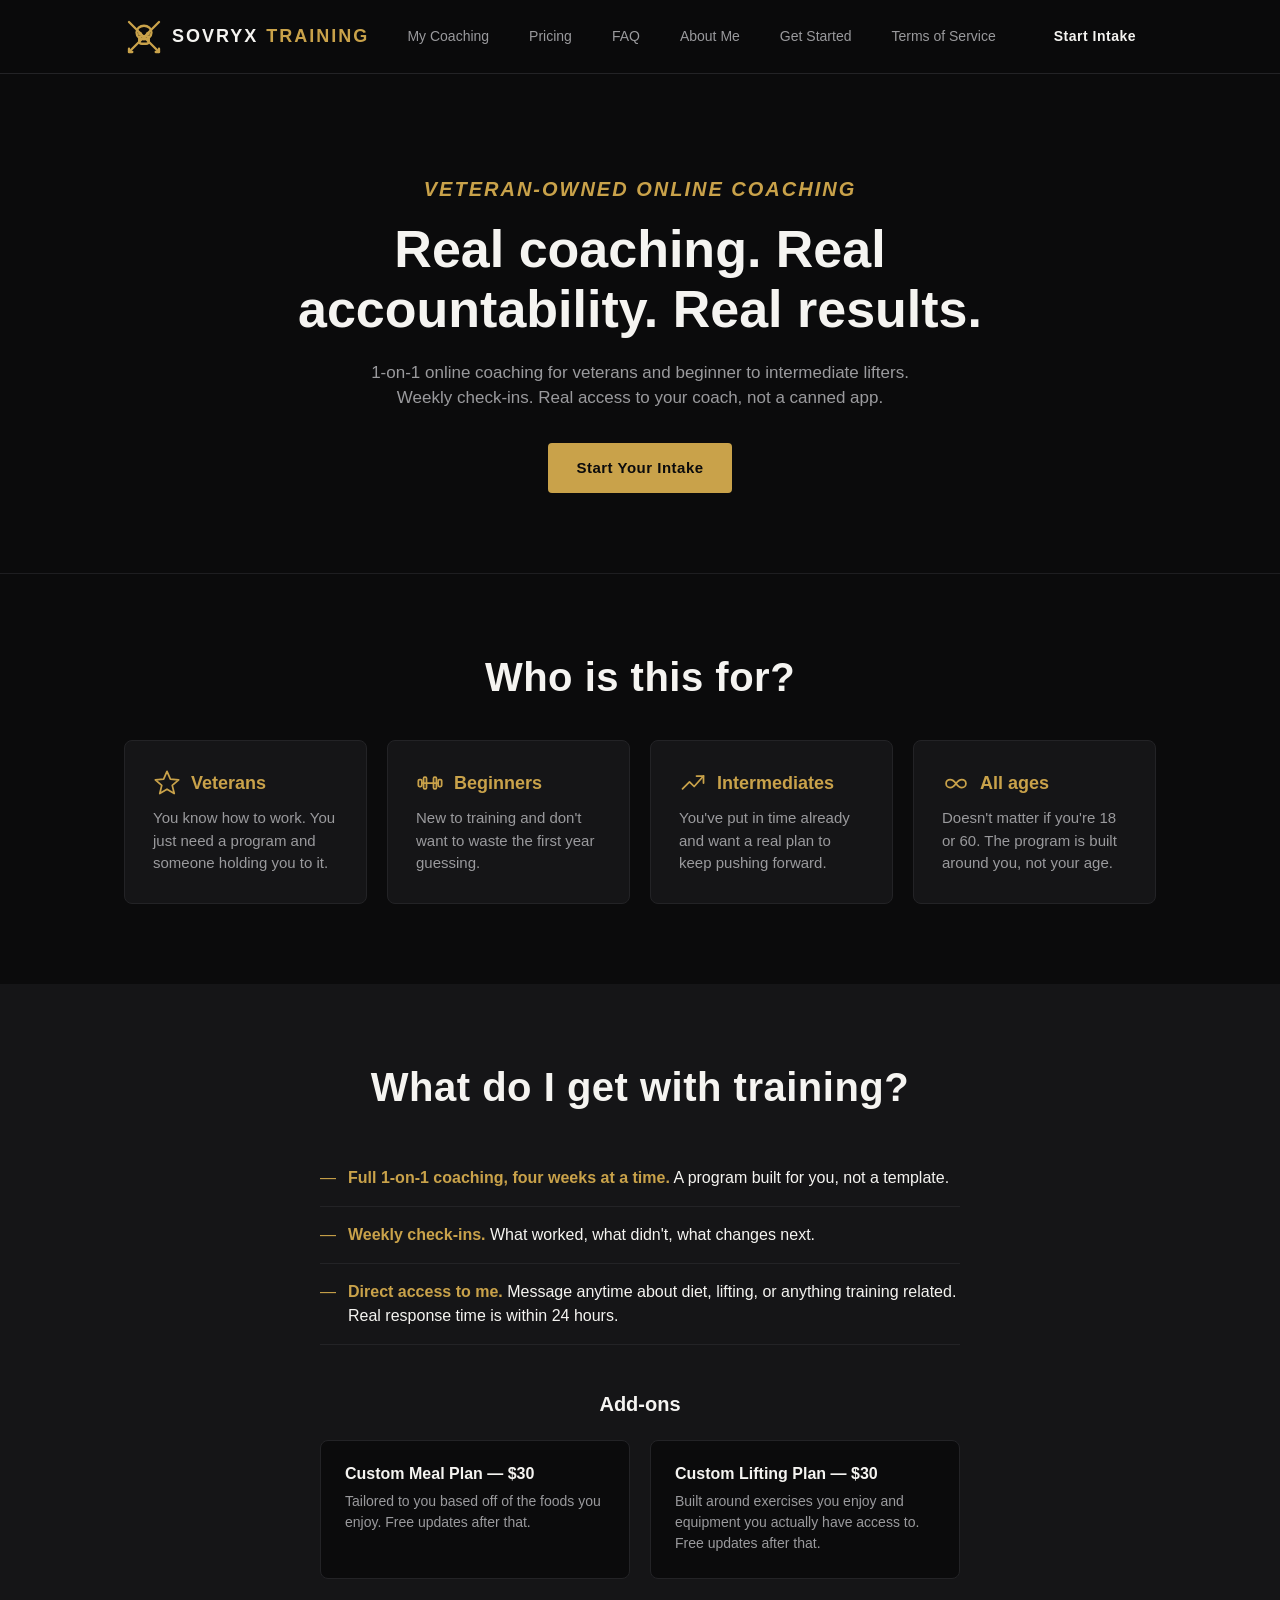
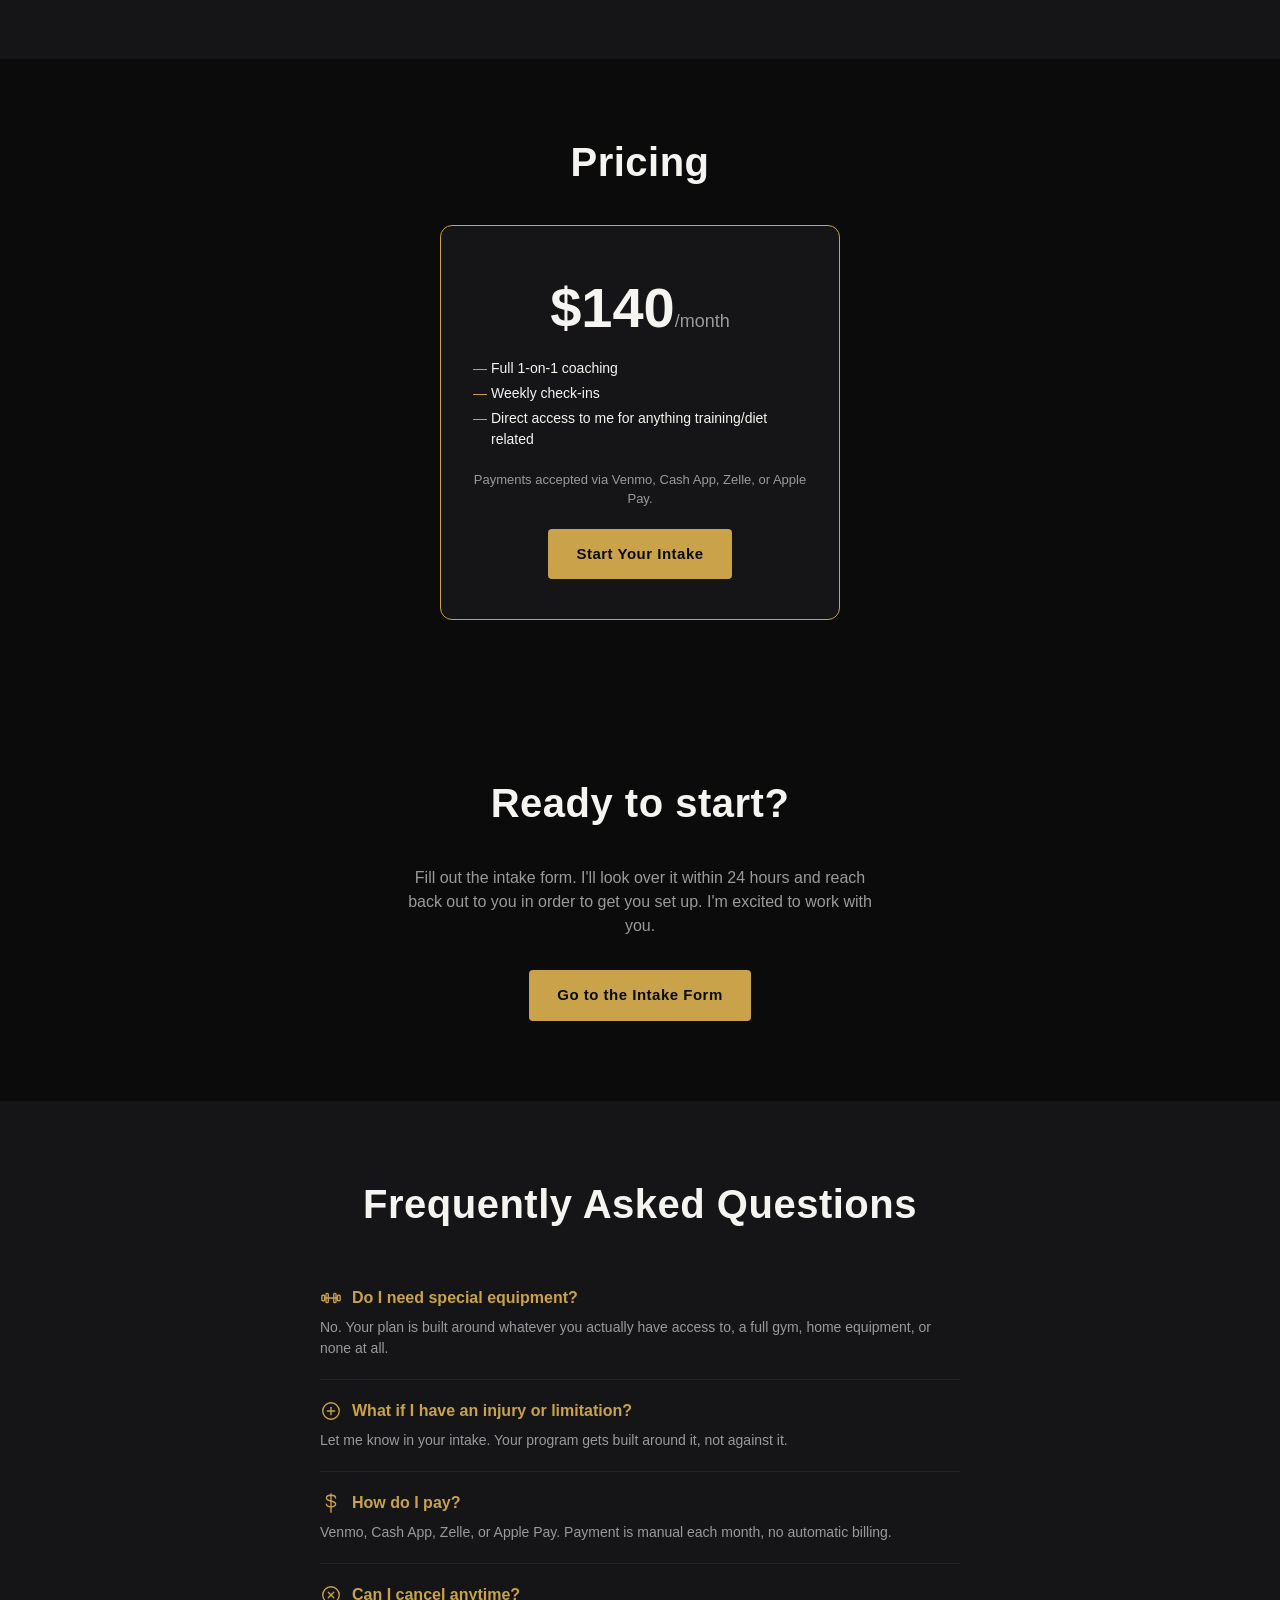
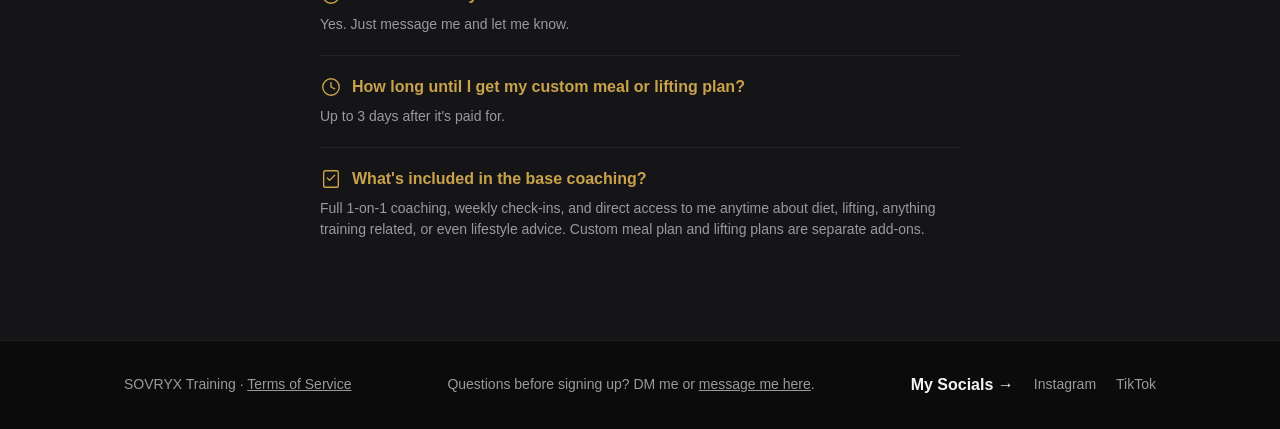
==== index.html @ 41b45898 "Lower add-ons to $30 with free updates, enlarge header logo to 40px" ====
<!DOCTYPE html>
<html lang="en">
<head>
<meta charset="UTF-8">
<meta name="viewport" content="width=device-width, initial-scale=1.0">
<title>SOVRYX Training | 1-on-1 Online Coaching</title>
<meta name="description" content="1-on-1 online coaching for veterans and beginner to intermediate lifters. Weekly check-ins, custom meal and lifting plans, real access to your coach.">
<link rel="icon" type="image/png" href="favicon.png">
<link rel="icon" type="image/png" sizes="192x192" href="favicon-192.png">
<link rel="apple-touch-icon" href="apple-touch-icon.png">
<meta property="og:type" content="website">
<meta property="og:url" content="https://sovryxtraining.com/">
<meta property="og:title" content="SOVRYX Training | 1-on-1 Online Coaching">
<meta property="og:description" content="1-on-1 online coaching for veterans and beginner to intermediate lifters. Weekly check-ins, custom meal and lifting plans, real access to your coach.">
<meta property="og:image" content="https://sovryxtraining.com/og-image.png">
<meta name="twitter:card" content="summary_large_image">
<meta name="twitter:title" content="SOVRYX Training | 1-on-1 Online Coaching">
<meta name="twitter:description" content="1-on-1 online coaching for veterans and beginner to intermediate lifters. Weekly check-ins, custom meal and lifting plans, real access to your coach.">
<meta name="twitter:image" content="https://sovryxtraining.com/og-image.png">
<link rel="stylesheet" href="styles.css">
</head>
<body>

<header class="site-header">
  <div class="wrap header-inner">
    <a href="#top" class="logo">
      <svg class="logo-icon" width="40" height="40" viewBox="0 0 24 24" fill="none" xmlns="http://www.w3.org/2000/svg" aria-hidden="true">
        <ellipse cx="12" cy="9.3" rx="4.5" ry="4.05" stroke="#c9a24a" stroke-width="1.4"/>
        <rect x="9.12" y="11.55" width="5.76" height="4.5" rx="1.62" stroke="#c9a24a" stroke-width="1.4"/>
        <circle cx="9.57" cy="10.02" r="1.17" fill="#c9a24a"/>
        <circle cx="14.43" cy="10.02" r="1.17" fill="#c9a24a"/>
        <polygon points="12,11.82 11.28,13.26 12.72,13.26" fill="#c9a24a"/>
        <line x1="3" y1="3" x2="21" y2="21" stroke="#c9a24a" stroke-width="1.4" stroke-linecap="round"/>
        <path d="M19.02 21 L21 21 L21 19.02" stroke="#c9a24a" stroke-width="1.4" fill="none" stroke-linecap="round" stroke-linejoin="round"/>
        <line x1="21" y1="3" x2="3" y2="21" stroke="#c9a24a" stroke-width="1.4" stroke-linecap="round"/>
        <path d="M4.98 21 L3 21 L3 19.02" stroke="#c9a24a" stroke-width="1.4" fill="none" stroke-linecap="round" stroke-linejoin="round"/>
      </svg>
      SOVRYX <span>TRAINING</span>
    </a>
    <nav class="nav">
      <a href="#offer">My Coaching</a>
      <a href="#pricing">Pricing</a>
      <a href="#faq">FAQ</a>
      <a href="about.html">About Me</a>
      <a href="intake.html">Get Started</a>
      <a href="terms.html">Terms of Service</a>
    </nav>
    <a href="intake.html" class="btn btn-nav">Start Intake</a>
    <button class="nav-toggle" aria-label="Menu" aria-expanded="false">&#9776;</button>
  </div>
</header>

<section id="top" class="hero">
  <div class="wrap">
    <p class="eyebrow">Veteran-owned online coaching</p>
    <h1>Real coaching. Real accountability. Real results.</h1>
    <p class="hero-sub">1-on-1 online coaching for veterans and beginner to intermediate lifters. Weekly check-ins. Real access to your coach, not a canned app.</p>
    <a href="intake.html" class="btn btn-primary">Start Your Intake</a>
  </div>
</section>

<section id="who" class="section">
  <div class="wrap">
    <h2>Who is this for?</h2>
    <div class="cards">
      <div class="card">
        <div class="card-heading">
          <svg class="card-icon" width="28" height="28" viewBox="0 0 24 24" fill="none" stroke="#c9a24a" stroke-width="1.5" stroke-linecap="round" stroke-linejoin="round" aria-hidden="true"><polygon points="12 2 14.9 8.6 22 9.3 16.5 14 18.2 21 12 17.3 5.8 21 7.5 14 2 9.3 9.1 8.6"/></svg>
          <h3>Veterans</h3>
        </div>
        <p>You know how to work. You just need a program and someone holding you to it.</p>
      </div>
      <div class="card">
        <div class="card-heading">
          <svg class="card-icon" width="28" height="28" viewBox="0 0 24 24" fill="none" stroke="#c9a24a" stroke-width="1.5" stroke-linecap="round" stroke-linejoin="round" aria-hidden="true"><rect x="2" y="9" width="3" height="6" rx="1"/><rect x="19" y="9" width="3" height="6" rx="1"/><line x1="5" y1="12" x2="19" y2="12"/><rect x="6.5" y="7" width="2.5" height="10" rx="1"/><rect x="15" y="7" width="2.5" height="10" rx="1"/></svg>
          <h3>Beginners</h3>
        </div>
        <p>New to training and don't want to waste the first year guessing.</p>
      </div>
      <div class="card">
        <div class="card-heading">
          <svg class="card-icon" width="28" height="28" viewBox="0 0 24 24" fill="none" stroke="#c9a24a" stroke-width="1.5" stroke-linecap="round" stroke-linejoin="round" aria-hidden="true"><polyline points="3 17 9 11 13 15 21 6"/><polyline points="15 6 21 6 21 12"/></svg>
          <h3>Intermediates</h3>
        </div>
        <p>You've put in time already and want a real plan to keep pushing forward.</p>
      </div>
      <div class="card">
        <div class="card-heading">
          <svg class="card-icon" width="28" height="28" viewBox="0 0 24 24" fill="none" stroke="#c9a24a" stroke-width="1.5" stroke-linecap="round" stroke-linejoin="round" aria-hidden="true"><path d="M7 9c-2 0-3.5 1.5-3.5 3.5S5 16 7 16c2.5 0 4-2 5-3.5 1 1.5 2.5 3.5 5 3.5 2 0 3.5-1.5 3.5-3.5S19 9 17 9c-2.5 0-4 2-5 3.5C11 11 9.5 9 7 9z"/></svg>
          <h3>All ages</h3>
        </div>
        <p>Doesn't matter if you're 18 or 60. The program is built around you, not your age.</p>
      </div>
    </div>
  </div>
</section>

<section id="offer" class="section section-alt">
  <div class="wrap">
    <h2>What do I get with training?</h2>
    <ul class="offer-list">
      <li><strong>Full 1-on-1 coaching, four weeks at a time.</strong> A program built for you, not a template.</li>
      <li><strong>Weekly check-ins.</strong> What worked, what didn't, what changes next.</li>
      <li><strong>Direct access to me.</strong> Message anytime about diet, lifting, or anything training related. Real response time is within 24 hours.</li>
    </ul>

    <div class="addons">
      <h3>Add-ons</h3>
      <div class="addon-grid">
        <div class="addon">
          <h4>Custom Meal Plan &mdash; $30</h4>
          <p>Tailored to you based off of the foods you enjoy. Free updates after that.</p>
        </div>
        <div class="addon">
          <h4>Custom Lifting Plan &mdash; $30</h4>
          <p>Built around exercises you enjoy and equipment you actually have access to. Free updates after that.</p>
        </div>
      </div>
    </div>
  </div>
</section>

<section id="pricing" class="section">
  <div class="wrap">
    <h2>Pricing</h2>
    <div class="price-card">
      <p class="price">$140<span>/month</span></p>
      <ul class="price-includes">
        <li>Full 1-on-1 coaching</li>
        <li>Weekly check-ins</li>
        <li>Direct access to me for anything training/diet related</li>
      </ul>
      <p class="price-payment">Payments accepted via Venmo, Cash App, Zelle, or Apple Pay.</p>
      <a href="intake.html" class="btn btn-primary">Start Your Intake</a>
    </div>
  </div>
</section>

<section id="start" class="section cta-section">
  <div class="wrap">
    <h2>Ready to start?</h2>
    <p>Fill out the intake form. I'll look over it within 24 hours and reach back out to you in order to get you set up. I'm excited to work with you.</p>
    <a href="intake.html" class="btn btn-primary">Go to the Intake Form</a>
  </div>
</section>

<section id="faq" class="section section-alt">
  <div class="wrap">
    <h2>Frequently Asked Questions</h2>
    <div class="faq-list">
      <div class="faq-item">
        <div class="faq-question">
          <svg class="faq-icon" width="22" height="22" viewBox="0 0 24 24" fill="none" stroke="#c9a24a" stroke-width="1.5" stroke-linecap="round" stroke-linejoin="round" aria-hidden="true"><rect x="2" y="9" width="3" height="6" rx="1"/><rect x="19" y="9" width="3" height="6" rx="1"/><line x1="5" y1="12" x2="19" y2="12"/><rect x="6.5" y="7" width="2.5" height="10" rx="1"/><rect x="15" y="7" width="2.5" height="10" rx="1"/></svg>
          <h3>Do I need special equipment?</h3>
        </div>
        <p>No. Your plan is built around whatever you actually have access to, a full gym, home equipment, or none at all.</p>
      </div>
      <div class="faq-item">
        <div class="faq-question">
          <svg class="faq-icon" width="22" height="22" viewBox="0 0 24 24" fill="none" stroke="#c9a24a" stroke-width="1.5" stroke-linecap="round" aria-hidden="true"><circle cx="12" cy="12" r="9"/><line x1="12" y1="8" x2="12" y2="16"/><line x1="8" y1="12" x2="16" y2="12"/></svg>
          <h3>What if I have an injury or limitation?</h3>
        </div>
        <p>Let me know in your intake. Your program gets built around it, not against it.</p>
      </div>
      <div class="faq-item">
        <div class="faq-question">
          <svg class="faq-icon" width="22" height="22" viewBox="0 0 24 24" fill="none" stroke="#c9a24a" stroke-width="1.5" stroke-linecap="round" stroke-linejoin="round" aria-hidden="true"><line x1="12" y1="2" x2="12" y2="22"/><path d="M17 6.5c0-1.7-2-3-5-3s-5 1.3-5 3c0 1.8 1.8 2.5 5 3.3 3.5.8 5 1.7 5 3.4 0 1.7-2 3-5 3s-5-1.3-5-3"/></svg>
          <h3>How do I pay?</h3>
        </div>
        <p>Venmo, Cash App, Zelle, or Apple Pay. Payment is manual each month, no automatic billing.</p>
      </div>
      <div class="faq-item">
        <div class="faq-question">
          <svg class="faq-icon" width="22" height="22" viewBox="0 0 24 24" fill="none" stroke="#c9a24a" stroke-width="1.5" stroke-linecap="round" aria-hidden="true"><circle cx="12" cy="12" r="9"/><line x1="9" y1="9" x2="15" y2="15"/><line x1="15" y1="9" x2="9" y2="15"/></svg>
          <h3>Can I cancel anytime?</h3>
        </div>
        <p>Yes. Just message me and let me know.</p>
      </div>
      <div class="faq-item">
        <div class="faq-question">
          <svg class="faq-icon" width="22" height="22" viewBox="0 0 24 24" fill="none" stroke="#c9a24a" stroke-width="1.5" stroke-linecap="round" stroke-linejoin="round" aria-hidden="true"><circle cx="12" cy="12" r="9"/><polyline points="12 7 12 12 16 14"/></svg>
          <h3>How long until I get my custom meal or lifting plan?</h3>
        </div>
        <p>Up to 3 days after it's paid for.</p>
      </div>
      <div class="faq-item">
        <div class="faq-question">
          <svg class="faq-icon" width="22" height="22" viewBox="0 0 24 24" fill="none" stroke="#c9a24a" stroke-width="1.5" stroke-linecap="round" stroke-linejoin="round" aria-hidden="true"><rect x="4" y="3" width="16" height="18" rx="2"/><polyline points="8 11 10.5 13.5 16 8"/></svg>
          <h3>What's included in the base coaching?</h3>
        </div>
        <p>Full 1-on-1 coaching, weekly check-ins, and direct access to me anytime about diet, lifting, anything training related, or even lifestyle advice. Custom meal plan and lifting plans are separate add-ons.</p>
      </div>
    </div>
  </div>
</section>

<footer class="site-footer">
  <div class="wrap footer-inner">
    <p>SOVRYX Training &middot; <a href="terms.html" class="footer-link">Terms of Service</a></p>
    <p class="footer-contact">Questions before signing up? DM me or <a href="https://mail.google.com/mail/?view=cm&fs=1&to=jonabbott63@gmail.com&su=Question%20about%20SOVRYX%20Training" target="_blank" rel="noopener" class="footer-link">message me here</a>.</p>
    <div class="social">
      <span class="social-label">My Socials &rarr;</span>
      <a href="https://instagram.com/_jonabbott" target="_blank" rel="noopener">Instagram</a>
      <a href="https://tiktok.com/@jonabbott_" target="_blank" rel="noopener">TikTok</a>
    </div>
  </div>
</footer>

<script src="script.js"></script>

</body>
</html>
---- styles.css ----
:root {
  --black: #0b0b0c;
  --near-black: #151517;
  --gold: #c9a24a;
  --white: #f5f4f1;
  --gray: #9a9a9d;
  --max-width: 1080px;
}

* { box-sizing: border-box; }

body {
  margin: 0;
  font-family: -apple-system, BlinkMacSystemFont, "Segoe UI", Helvetica, Arial, sans-serif;
  background: var(--black);
  color: var(--white);
  line-height: 1.5;
}

.wrap {
  max-width: var(--max-width);
  margin: 0 auto;
  padding: 0 24px;
}

h1, h2, h3, h4 {
  font-weight: 700;
  line-height: 1.15;
  margin: 0 0 16px;
}

h2 {
  font-size: clamp(28px, 4vw, 40px);
  text-align: center;
  margin-bottom: 40px;
  letter-spacing: 0.5px;
}

p { color: var(--gray); margin: 0 0 16px; }

a { color: inherit; text-decoration: none; }

/* Header */
.site-header {
  position: sticky;
  top: 0;
  background: rgba(11,11,12,0.9);
  backdrop-filter: blur(6px);
  border-bottom: 1px solid #232326;
  z-index: 10;
}

.header-inner {
  display: flex;
  align-items: center;
  justify-content: space-between;
  padding-top: 16px;
  padding-bottom: 16px;
}

.logo {
  display: flex;
  align-items: center;
  gap: 8px;
  font-weight: 800;
  letter-spacing: 2px;
  font-size: 18px;
}

.logo span { color: var(--gold); }

.nav {
  display: none;
  gap: 14px;
}

.nav a {
  color: var(--gray);
  font-size: 14px;
  white-space: nowrap;
  padding: 8px 12px;
  border-radius: 8px;
  border: 1px solid transparent;
  transition: all 0.15s ease;
}

.nav a:hover {
  color: var(--white);
  border-color: var(--gold);
  background-color: rgba(201, 162, 74, 0.1);
}

@media (min-width: 1100px) {
  .nav { display: flex; }
}

.btn {
  display: inline-block;
  padding: 14px 28px;
  border-radius: 4px;
  font-weight: 700;
  font-size: 15px;
  letter-spacing: 0.5px;
  cursor: pointer;
  border: none;
}

.btn-primary {
  background: var(--gold);
  color: var(--black);
}

.btn-primary:hover { background: #ddb85e; }

.btn-nav {
  display: none;
  padding: 10px 20px;
  font-size: 14px;
}

@media (min-width: 1100px) {
  .btn-nav { display: inline-block; }
}

.nav-toggle {
  display: inline-flex;
  background: none;
  border: none;
  color: var(--gold);
  font-size: 24px;
  line-height: 1;
  cursor: pointer;
  padding: 4px 8px;
}

@media (min-width: 1100px) {
  .nav-toggle { display: none; }
}

.nav.nav-open {
  display: flex;
  flex-direction: column;
  align-items: flex-start;
  position: absolute;
  top: 100%;
  left: 0;
  right: 0;
  background: var(--black);
  padding: 12px 24px 20px;
  gap: 4px;
  border-bottom: 1px solid #232326;
  z-index: 20;
}

.nav.nav-open a {
  width: 100%;
}

/* Hero */
.hero {
  padding: 100px 0 80px;
  text-align: center;
  border-bottom: 1px solid #1e1e21;
}

.eyebrow {
  color: var(--gold);
  text-transform: uppercase;
  font-size: 20px;
  letter-spacing: 2px;
  font-weight: 700;
  font-style: italic;
  margin-bottom: 16px;
}

.hero h1 {
  font-size: clamp(32px, 5vw, 52px);
  max-width: 800px;
  margin-left: auto;
  margin-right: auto;
  margin-bottom: 20px;
}

.hero-sub {
  max-width: 560px;
  margin: 0 auto 32px;
  font-size: 17px;
}

/* Sections */
.section {
  padding: 80px 0;
}

.section-alt {
  background: var(--near-black);
}

/* Who cards */
.cards {
  display: grid;
  gap: 20px;
  grid-template-columns: 1fr;
}

@media (min-width: 640px) {
  .cards { grid-template-columns: repeat(2, 1fr); }
}

@media (min-width: 1000px) {
  .cards { grid-template-columns: repeat(4, 1fr); }
}

.card {
  background: var(--near-black);
  border: 1px solid #232326;
  border-radius: 8px;
  padding: 28px;
}

.card-heading {
  display: flex;
  align-items: center;
  gap: 10px;
  margin-bottom: 10px;
}

.card-icon { flex-shrink: 0; }
.card h3 { color: var(--gold); font-size: 18px; margin: 0; }
.card p { margin: 0; font-size: 15px; }

/* Offer */
.offer-list {
  list-style: none;
  padding: 0;
  max-width: 640px;
  margin: 0 auto 48px;
}

.offer-list li {
  padding: 16px 0 16px 28px;
  border-bottom: 1px solid #232326;
  position: relative;
  color: var(--white);
  font-size: 16px;
}

.offer-list li::before {
  content: "\2014";
  position: absolute;
  left: 0;
  color: var(--gold);
}

.offer-list strong { color: var(--gold); }

.addons h3 {
  text-align: center;
  font-size: 20px;
  margin-bottom: 24px;
}

.addon-grid {
  display: grid;
  gap: 20px;
  grid-template-columns: 1fr;
  max-width: 640px;
  margin: 0 auto;
}

@media (min-width: 768px) {
  .addon-grid { grid-template-columns: 1fr 1fr; }
}

.addon {
  background: var(--black);
  border: 1px solid #232326;
  border-radius: 8px;
  padding: 24px;
}

.addon h4 { font-size: 16px; margin-bottom: 8px; }
.addon p { font-size: 14px; margin: 0; }

/* FAQ */
.faq-list {
  max-width: 640px;
  margin: 0 auto;
}

.faq-item {
  padding: 20px 0;
  border-bottom: 1px solid #232326;
}

.faq-item:last-child {
  border-bottom: none;
}

.faq-question {
  display: flex;
  align-items: center;
  gap: 10px;
  margin-bottom: 8px;
}

.faq-icon {
  flex-shrink: 0;
}

.faq-item h3 {
  color: var(--gold);
  font-size: 16px;
  margin: 0;
}

.faq-item p {
  font-size: 14px;
  margin: 0;
}

/* Pricing */
.price-card {
  max-width: 400px;
  margin: 0 auto;
  text-align: center;
  background: var(--near-black);
  border: 1px solid var(--gold);
  border-radius: 12px;
  padding: 40px 32px;
}

.price {
  font-size: 56px;
  font-weight: 800;
  color: var(--white);
  margin: 0;
}

.price span {
  font-size: 18px;
  color: var(--gray);
  font-weight: 400;
}

.price-desc {
  margin: 8px 0 8px;
  font-size: 15px;
}

.price-payment {
  font-size: 13px;
  margin: 0 0 20px;
}

.price-includes {
  list-style: none;
  padding: 0;
  margin: 8px 0 20px;
  text-align: left;
}

.price-includes li {
  font-size: 14px;
  color: var(--white);
  padding-left: 18px;
  position: relative;
  margin-bottom: 4px;
}

.price-includes li::before {
  content: "\2014";
  position: absolute;
  left: 0;
  color: var(--gold);
}

/* About */
.about-inner p { font-size: 16px; }
.about-inner { max-width: 680px; margin: 0 auto; text-align: center; }

/* CTA */
.cta-section {
  text-align: center;
}

.cta-section p {
  max-width: 480px;
  margin: 0 auto 32px;
}

/* Thank you page */
.thank-you-section {
  text-align: center;
  padding: 100px 0;
}

.thank-you-section p {
  font-size: 18px;
  margin-bottom: 32px;
}

/* Intake form */
.intake-sub {
  text-align: center;
  max-width: 480px;
  margin: 0 auto 40px;
}

.intake-form {
  max-width: 640px;
  margin: 0 auto;
  display: flex;
  flex-direction: column;
}

.intake-error {
  color: #e07a5f;
  font-size: 14px;
  text-align: center;
  margin: 0 0 16px;
}

.intake-form label {
  color: var(--white);
  font-size: 14px;
  font-weight: 700;
  margin-top: 20px;
  margin-bottom: 6px;
}

.intake-form input,
.intake-form textarea {
  -webkit-appearance: none;
  appearance: none;
  width: 100%;
  background: var(--near-black);
  border: 1px solid #2a2a2e;
  border-radius: 6px;
  color: var(--white);
  font-family: inherit;
  font-size: 15px;
  padding: 10px 12px;
  resize: vertical;
}

.intake-form input:focus,
.intake-form textarea:focus {
  outline: none;
  border-color: var(--gold);
}

.intake-form button {
  margin-top: 32px;
  align-self: center;
}

/* Terms */
.terms-page {
  padding: 64px 0 80px;
}

.terms-page h1 {
  font-size: clamp(28px, 4vw, 36px);
  text-align: center;
  margin-bottom: 40px;
}

.terms-updated {
  text-align: center;
  font-size: 13px;
  margin-top: 32px;
  margin-bottom: 0;
}

.terms-content {
  max-width: 640px;
  margin: 0 auto;
}

.terms-content h3 {
  color: var(--gold);
  font-size: 15px;
  margin-bottom: 6px;
}

.terms-content p {
  font-size: 14px;
  margin-bottom: 24px;
}

.terms-content p:last-child {
  margin-bottom: 0;
}

.footer-link {
  color: var(--gray);
  text-decoration: underline;
}

.footer-link:hover { color: var(--gold); }

/* Footer */
.site-footer {
  border-top: 1px solid #1e1e21;
  padding: 32px 0;
}

.footer-inner {
  display: flex;
  flex-direction: column;
  gap: 12px;
  align-items: center;
  text-align: center;
}

.footer-inner p { color: var(--gray); margin: 0; font-size: 14px; }

.footer-contact { text-align: center; }

.social {
  display: flex;
  align-items: center;
  gap: 20px;
}

.social-label {
  font-weight: 700;
  color: var(--white);
}

.social a {
  color: var(--gray);
  font-size: 14px;
}

.social a:hover { color: var(--gold); }

@media (min-width: 640px) {
  .footer-inner { flex-direction: row; justify-content: space-between; }
}
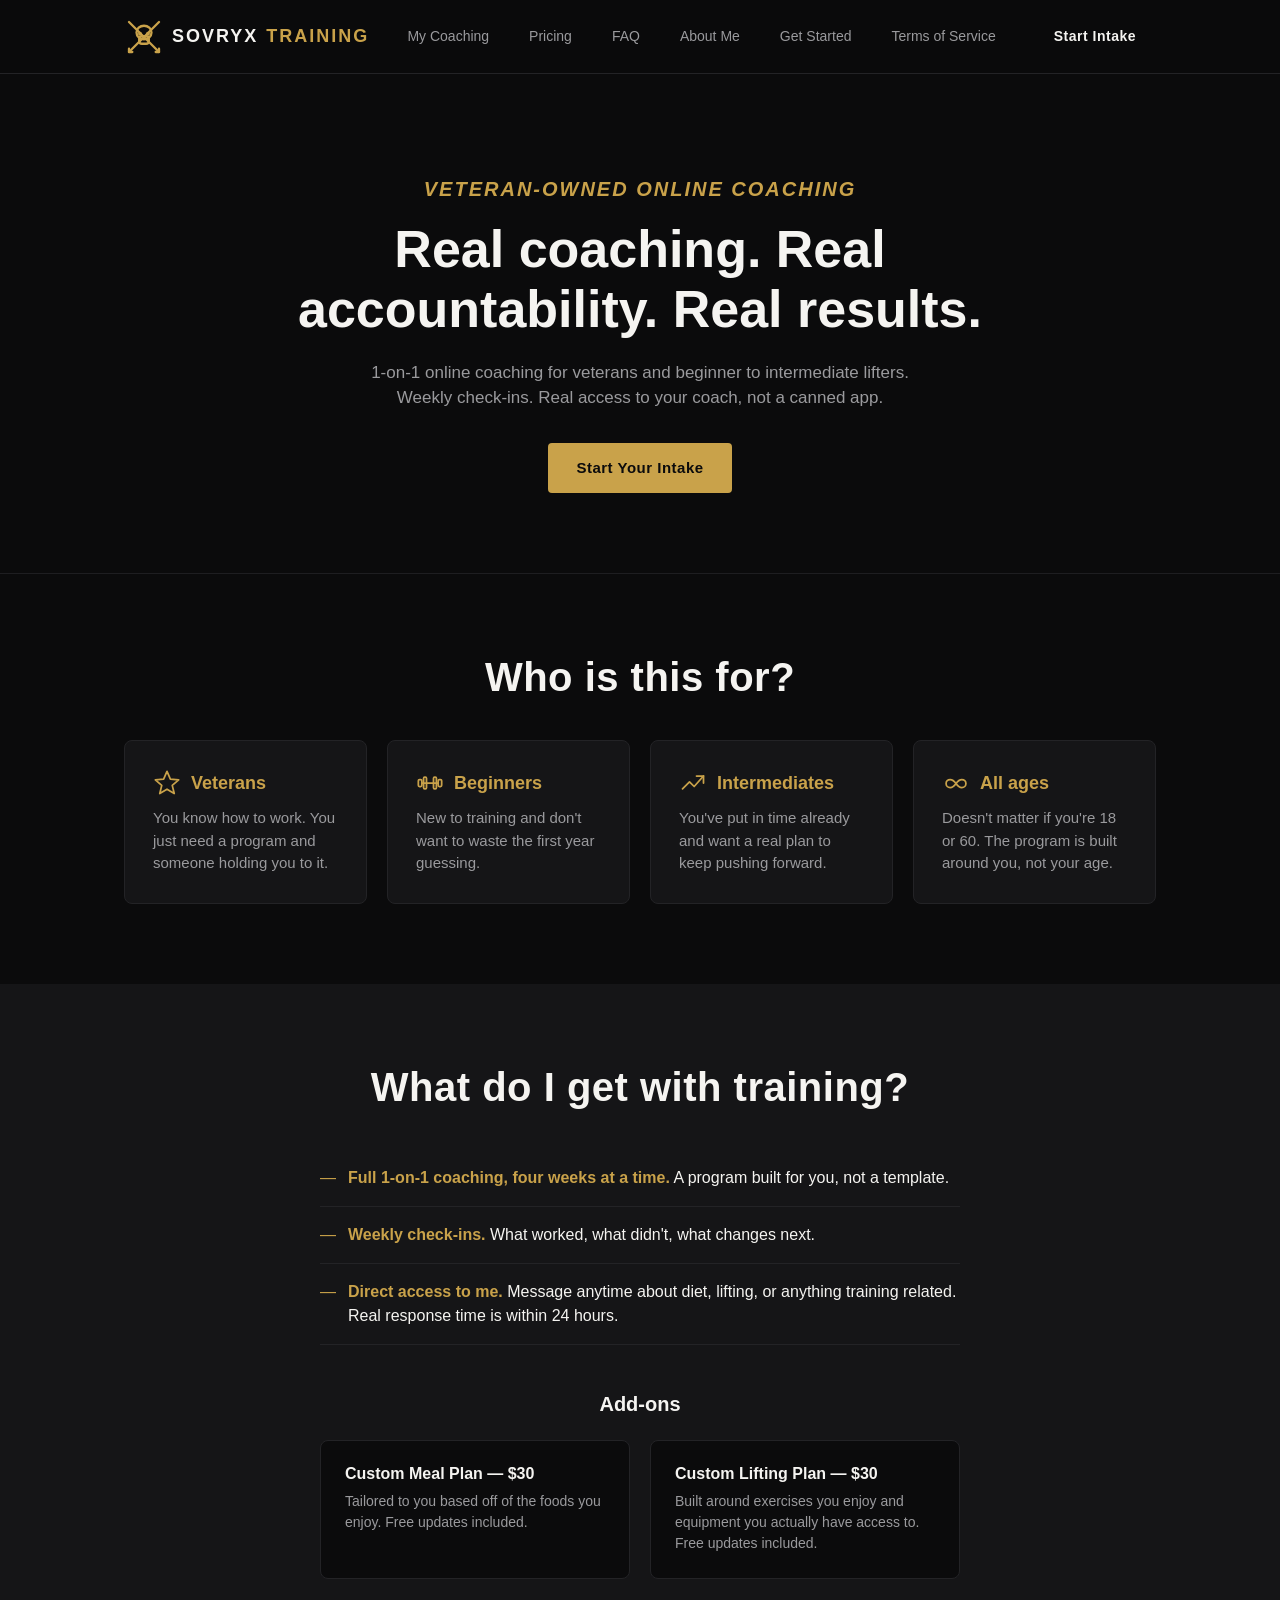
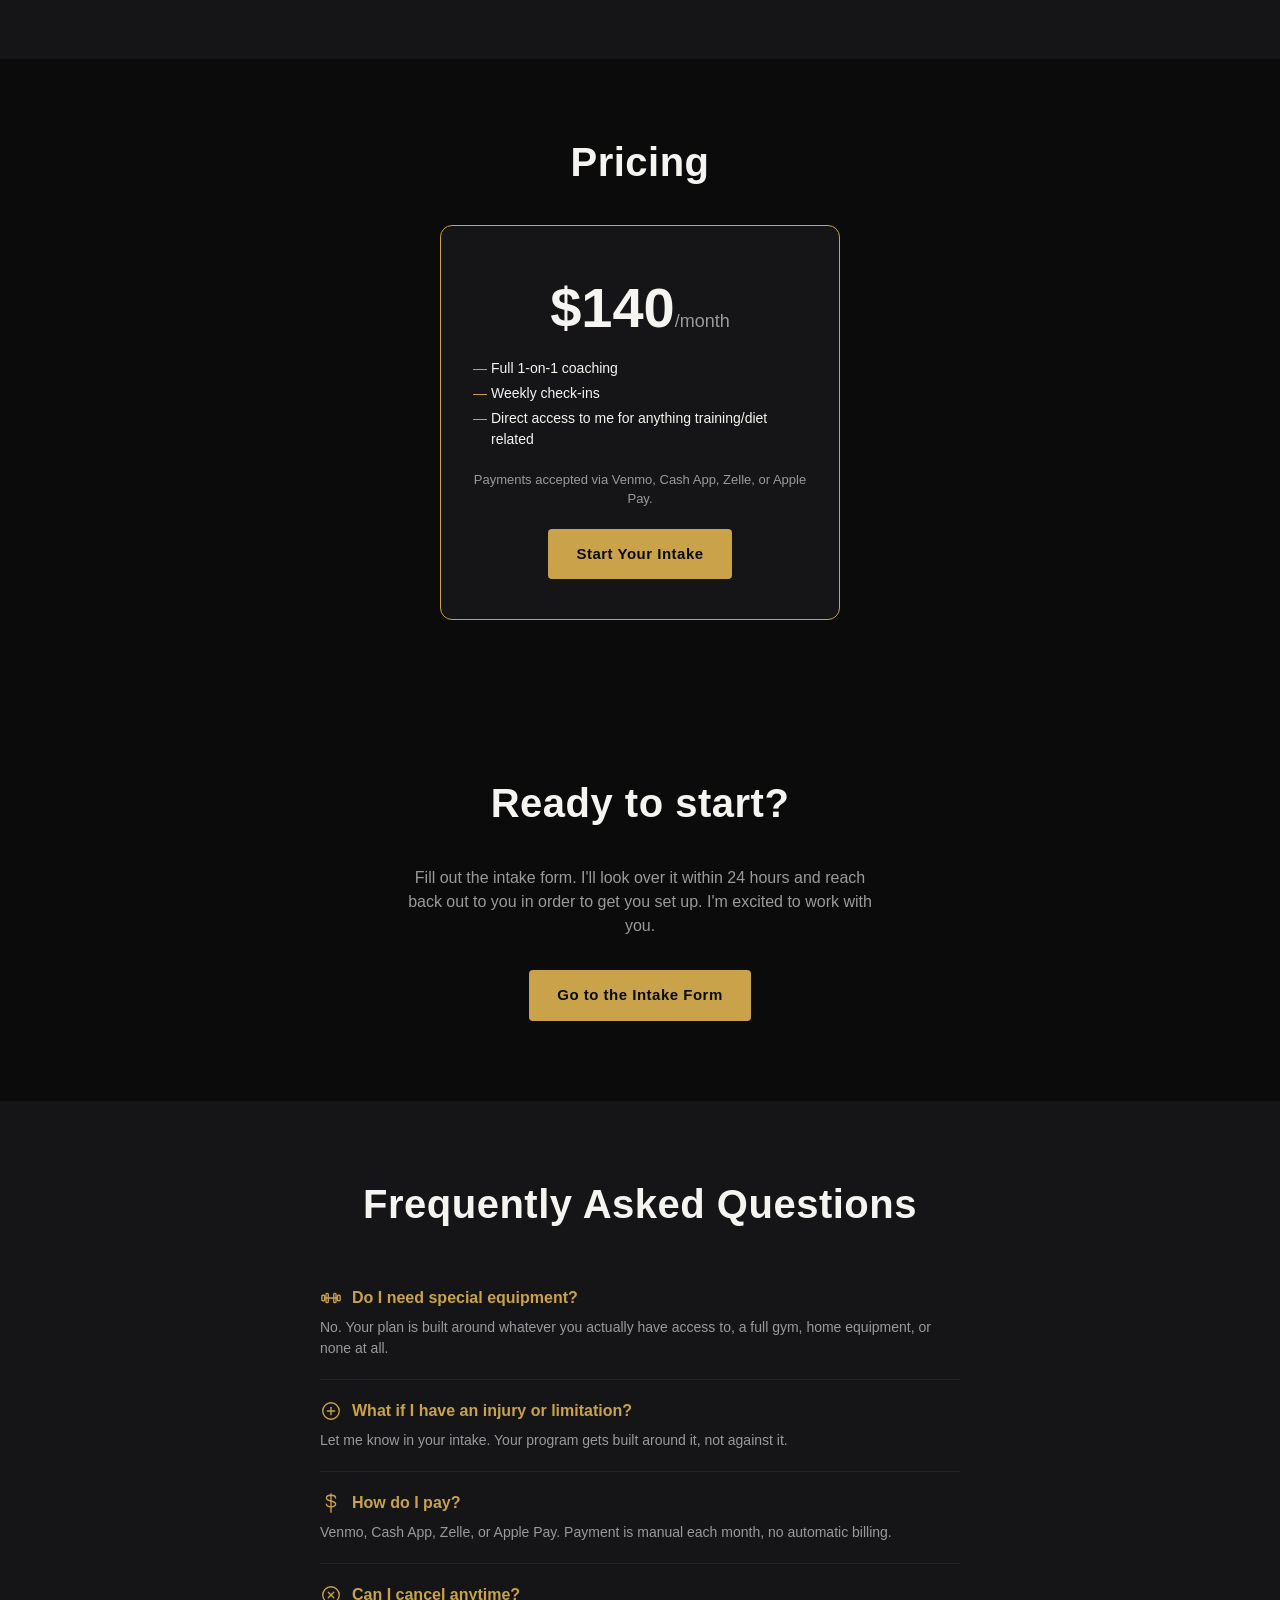
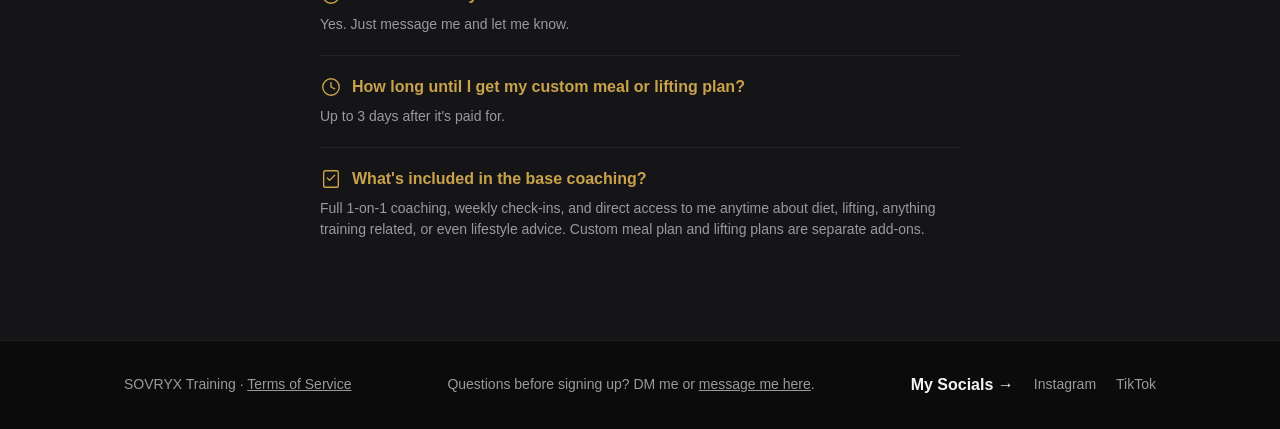
==== commit b6237152: "Change add-on copy to Free updates included" ====
--- a/index.html
+++ b/index.html
@@ -109,11 +109,11 @@
       <div class="addon-grid">
         <div class="addon">
           <h4>Custom Meal Plan &mdash; $30</h4>
-          <p>Tailored to you based off of the foods you enjoy. Free updates after that.</p>
+          <p>Tailored to you based off of the foods you enjoy. Free updates included.</p>
         </div>
         <div class="addon">
           <h4>Custom Lifting Plan &mdash; $30</h4>
-          <p>Built around exercises you enjoy and equipment you actually have access to. Free updates after that.</p>
+          <p>Built around exercises you enjoy and equipment you actually have access to. Free updates included.</p>
         </div>
       </div>
     </div>
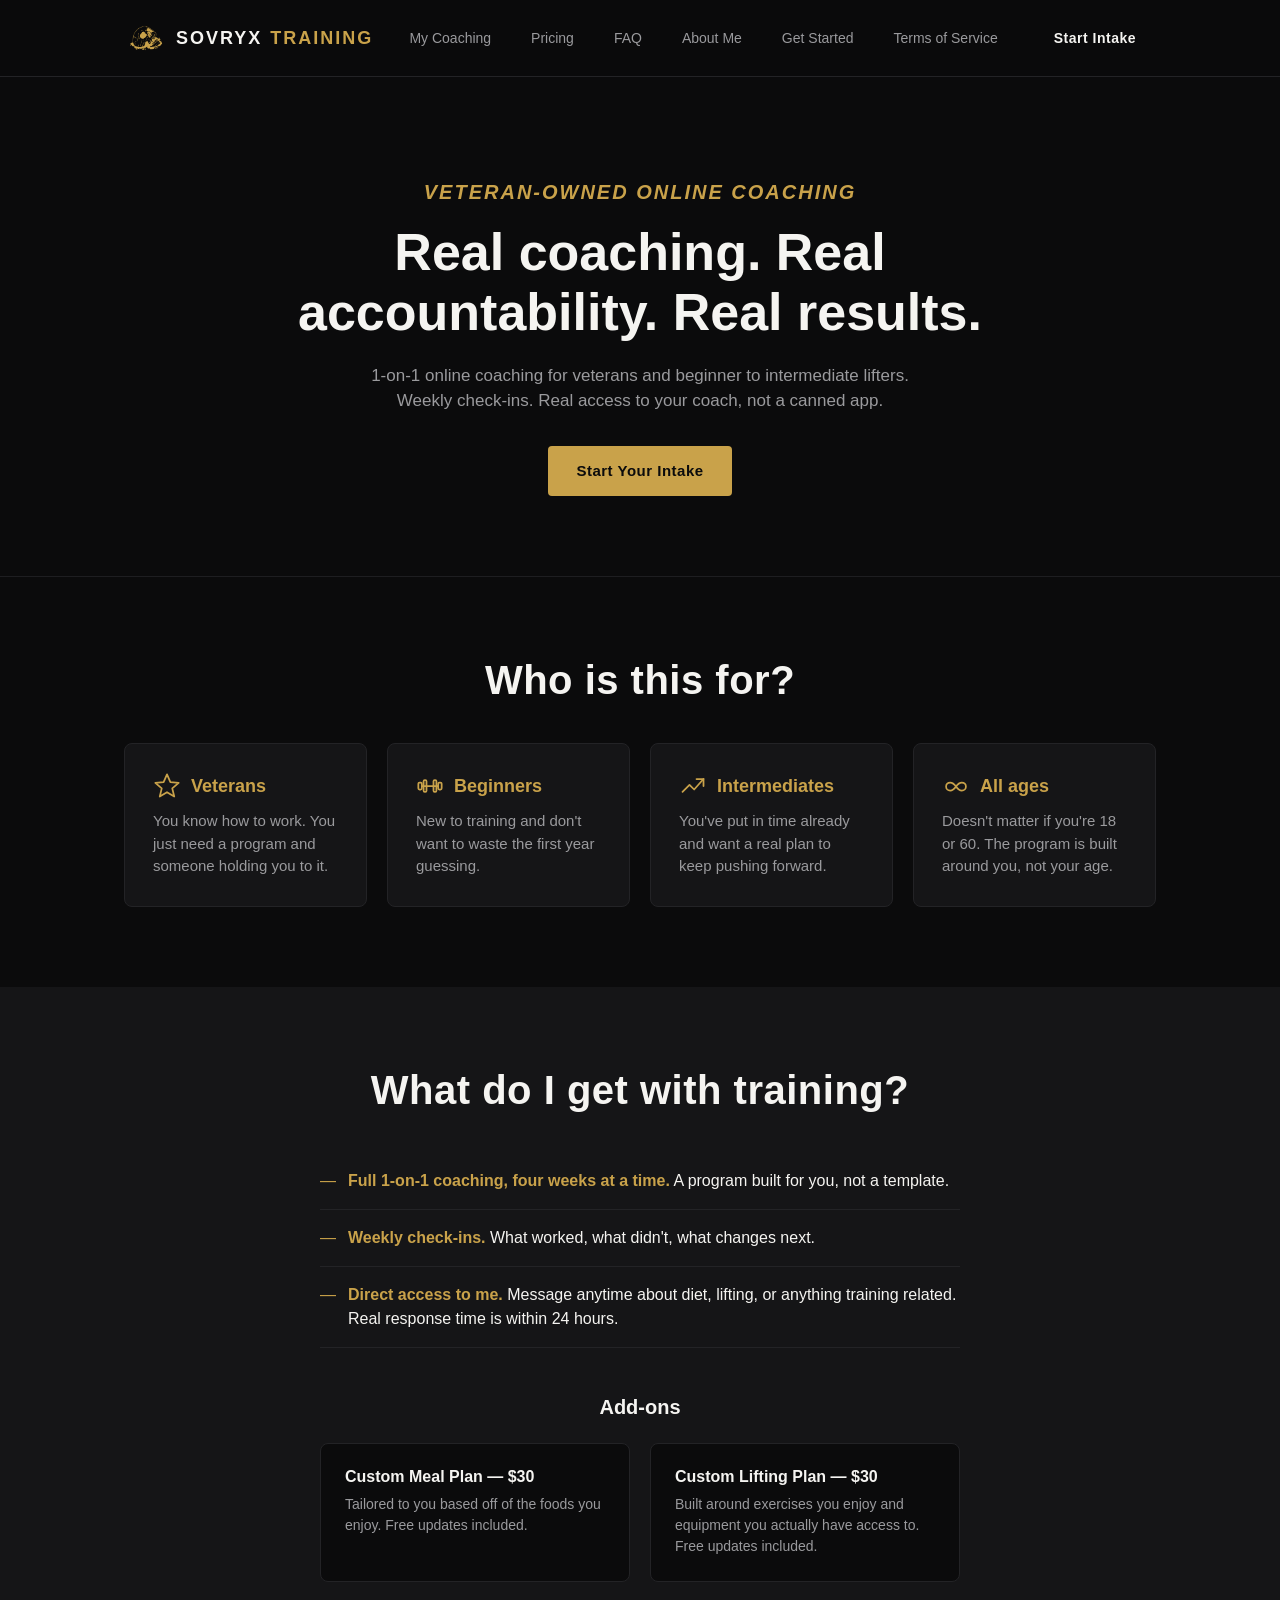
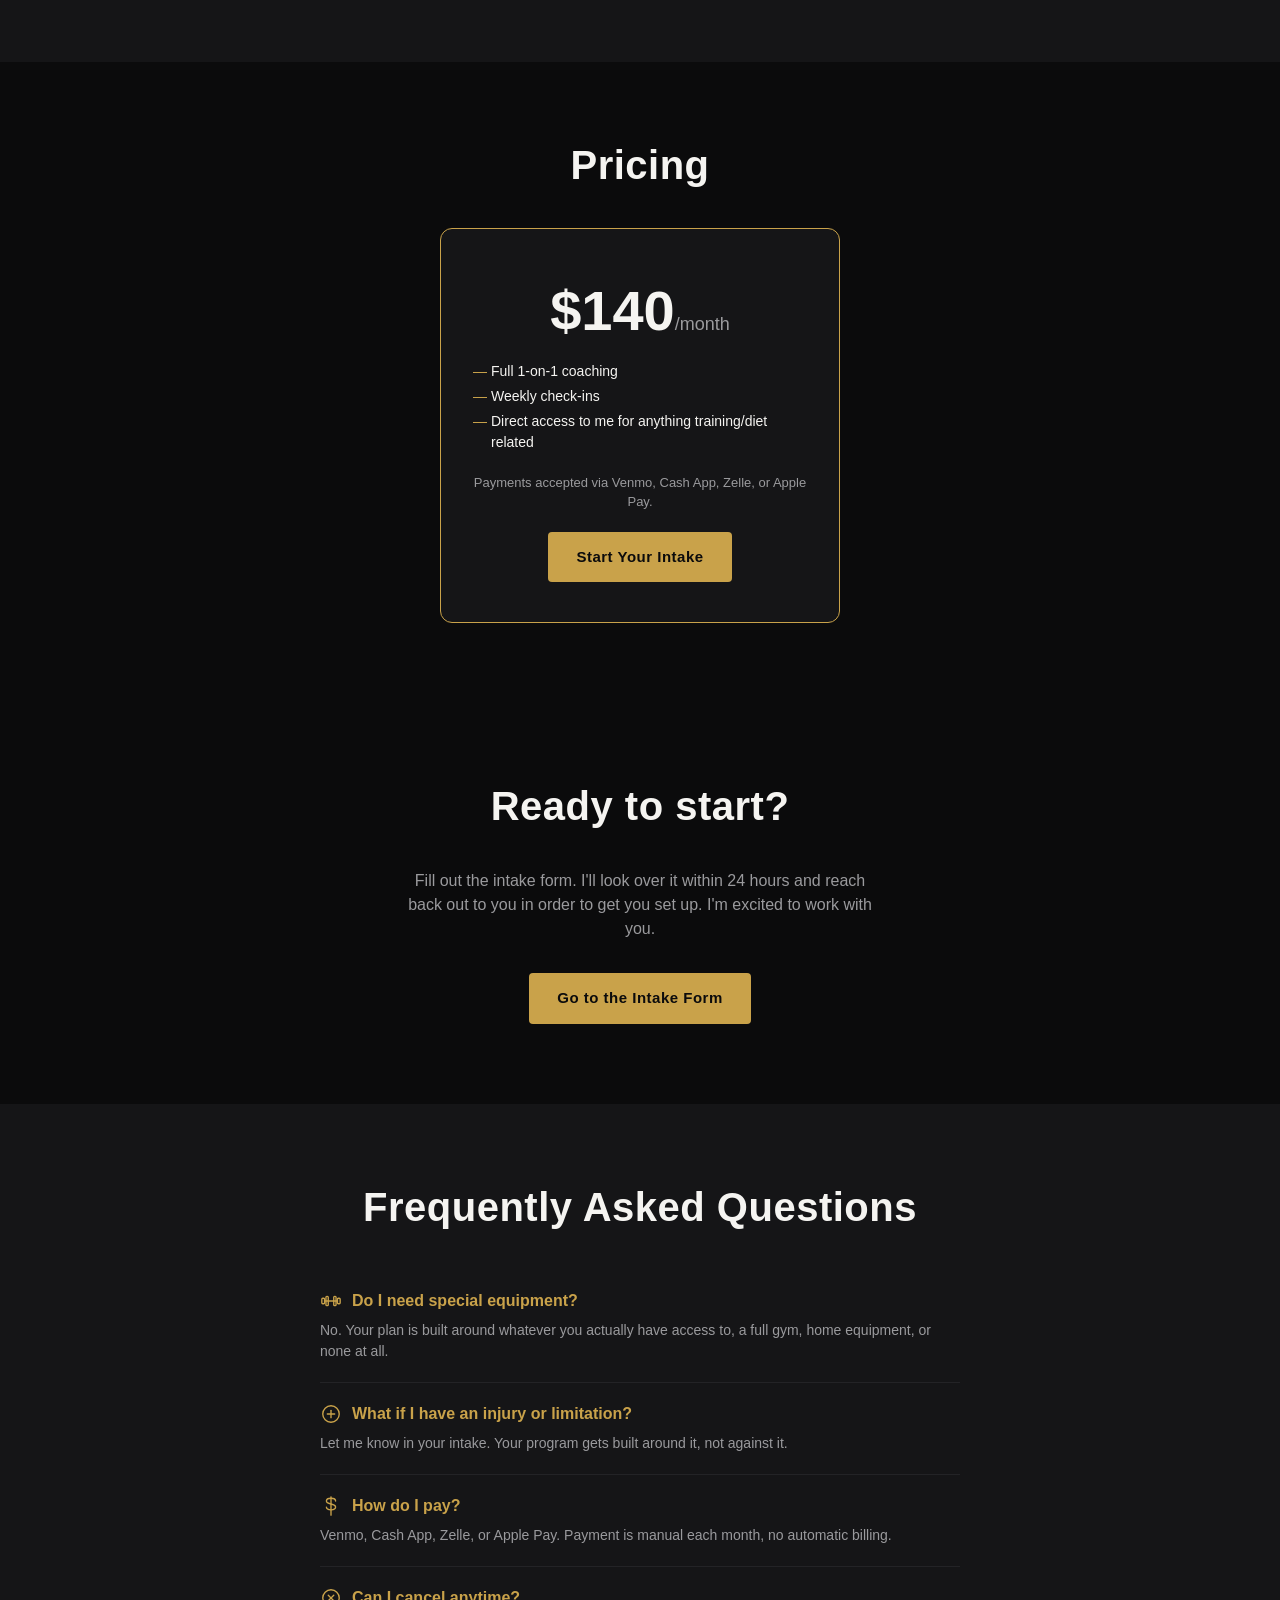
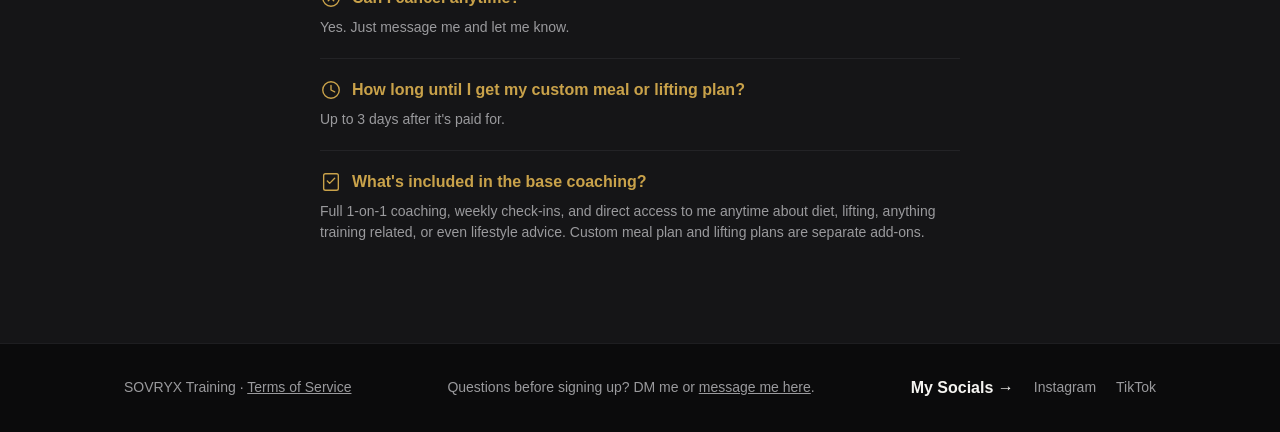
==== commit 5e9c3df2: "Replace hand-drawn logo with Jon's skull artwork, recolored gold for dark theme" ====
--- a/index.html
+++ b/index.html
@@ -24,17 +24,7 @@
 <header class="site-header">
   <div class="wrap header-inner">
     <a href="#top" class="logo">
-      <svg class="logo-icon" width="40" height="40" viewBox="0 0 24 24" fill="none" xmlns="http://www.w3.org/2000/svg" aria-hidden="true">
-        <ellipse cx="12" cy="9.3" rx="4.5" ry="4.05" stroke="#c9a24a" stroke-width="1.4"/>
-        <rect x="9.12" y="11.55" width="5.76" height="4.5" rx="1.62" stroke="#c9a24a" stroke-width="1.4"/>
-        <circle cx="9.57" cy="10.02" r="1.17" fill="#c9a24a"/>
-        <circle cx="14.43" cy="10.02" r="1.17" fill="#c9a24a"/>
-        <polygon points="12,11.82 11.28,13.26 12.72,13.26" fill="#c9a24a"/>
-        <line x1="3" y1="3" x2="21" y2="21" stroke="#c9a24a" stroke-width="1.4" stroke-linecap="round"/>
-        <path d="M19.02 21 L21 21 L21 19.02" stroke="#c9a24a" stroke-width="1.4" fill="none" stroke-linecap="round" stroke-linejoin="round"/>
-        <line x1="21" y1="3" x2="3" y2="21" stroke="#c9a24a" stroke-width="1.4" stroke-linecap="round"/>
-        <path d="M4.98 21 L3 21 L3 19.02" stroke="#c9a24a" stroke-width="1.4" fill="none" stroke-linecap="round" stroke-linejoin="round"/>
-      </svg>
+      <img class="logo-icon" src="logo-icon.png" width="44" height="44" alt="">
       SOVRYX <span>TRAINING</span>
     </a>
     <nav class="nav">
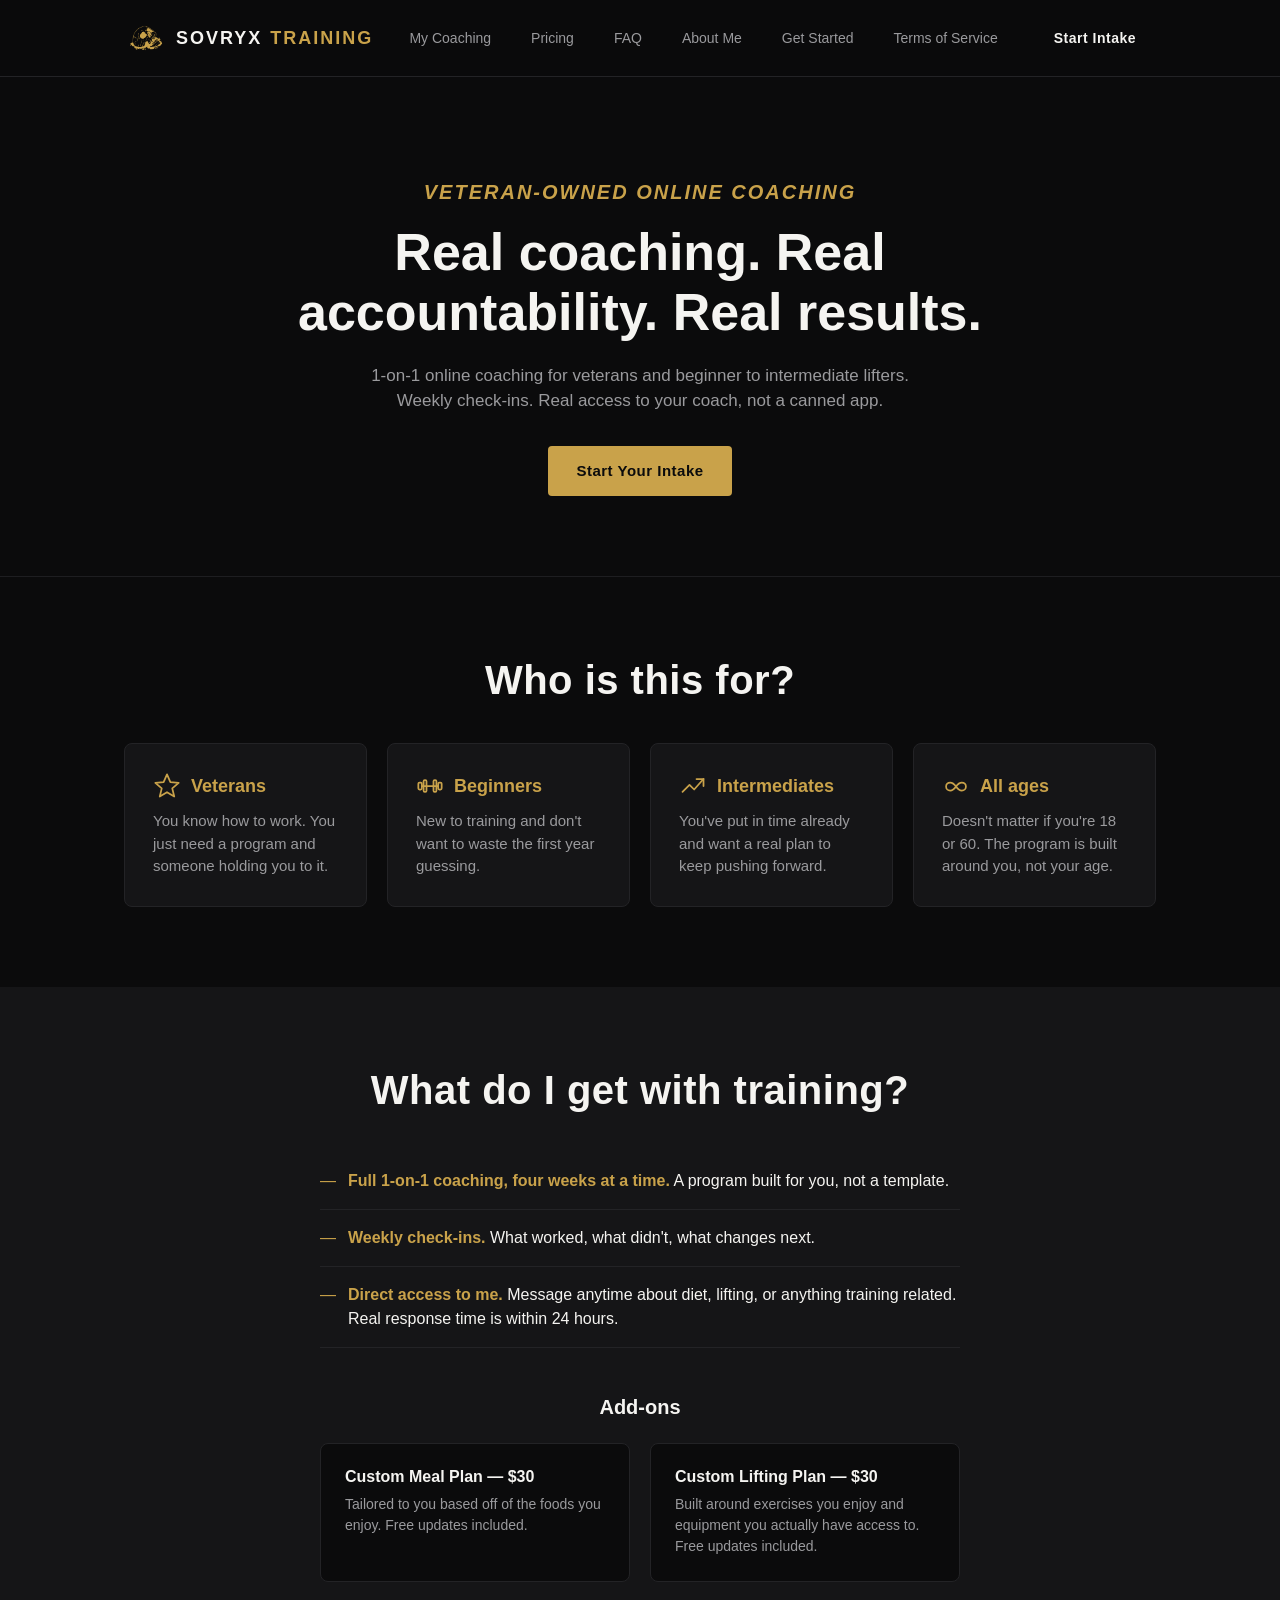
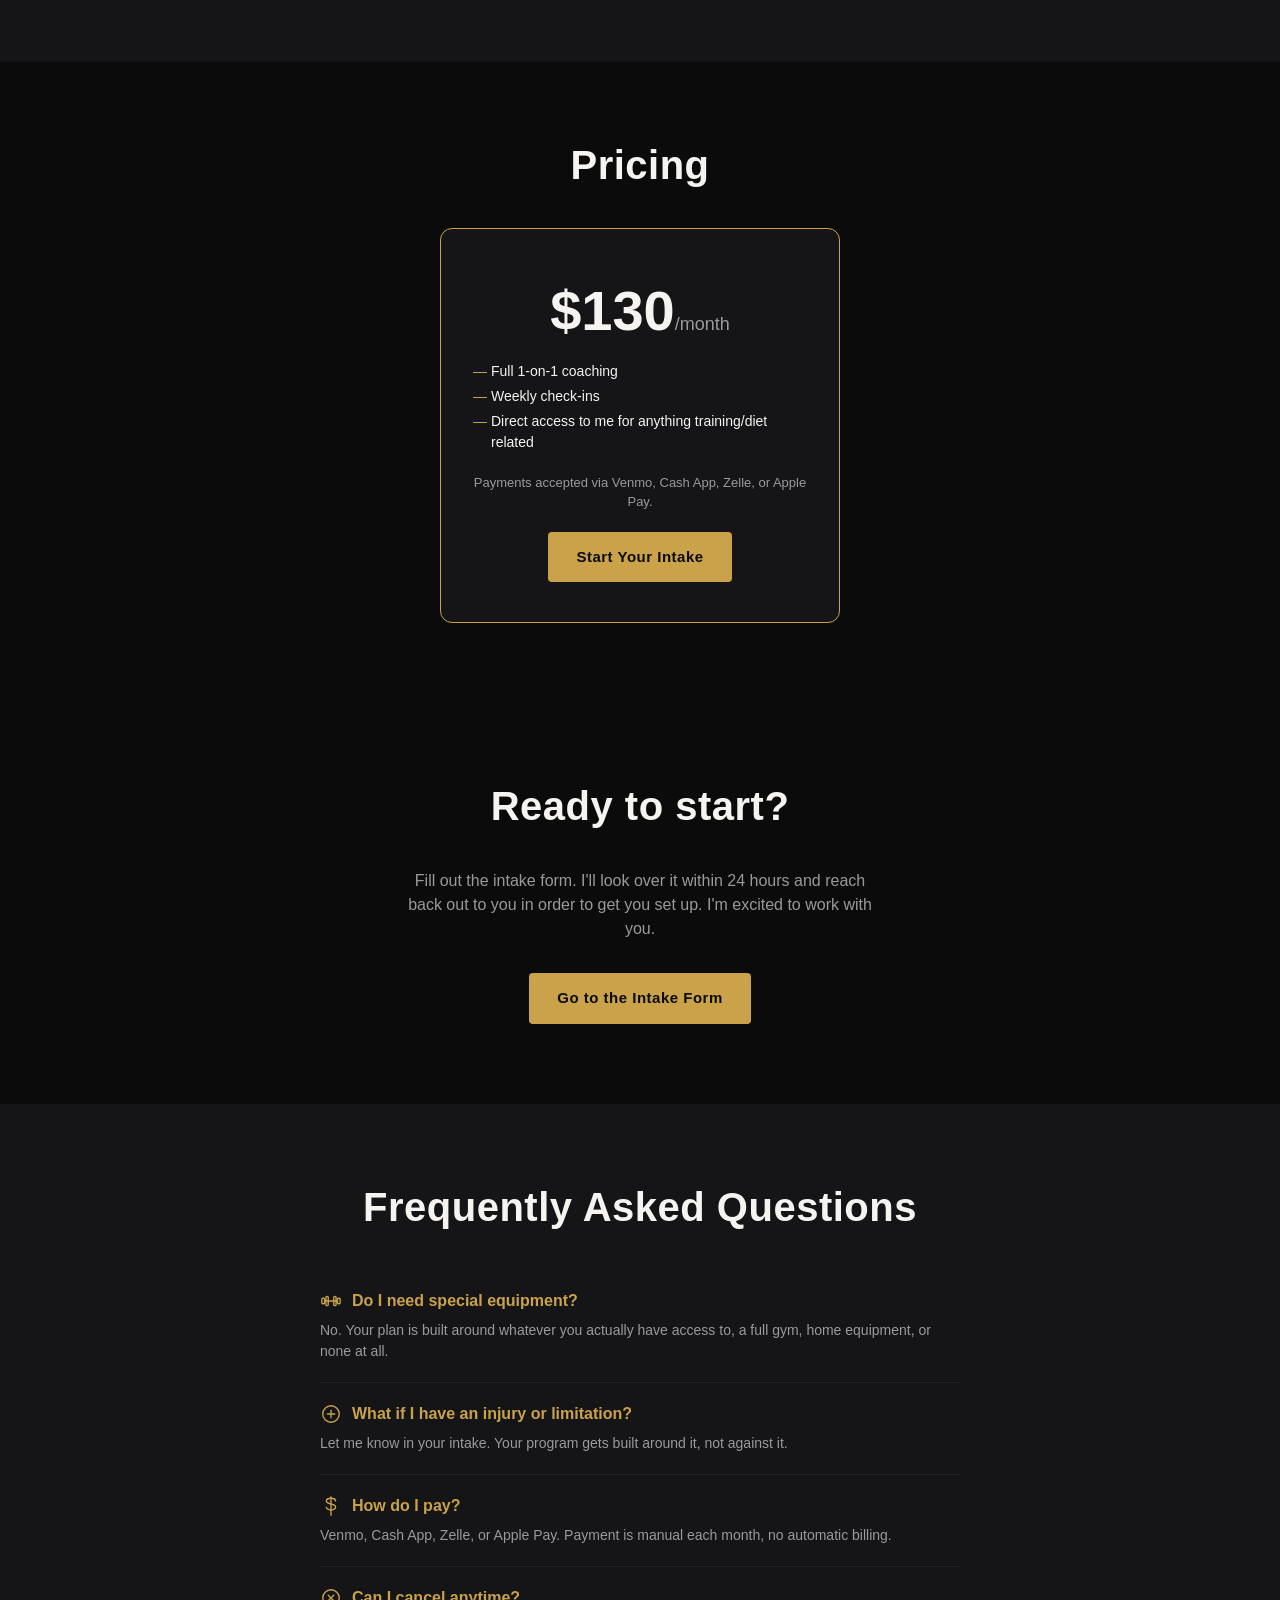
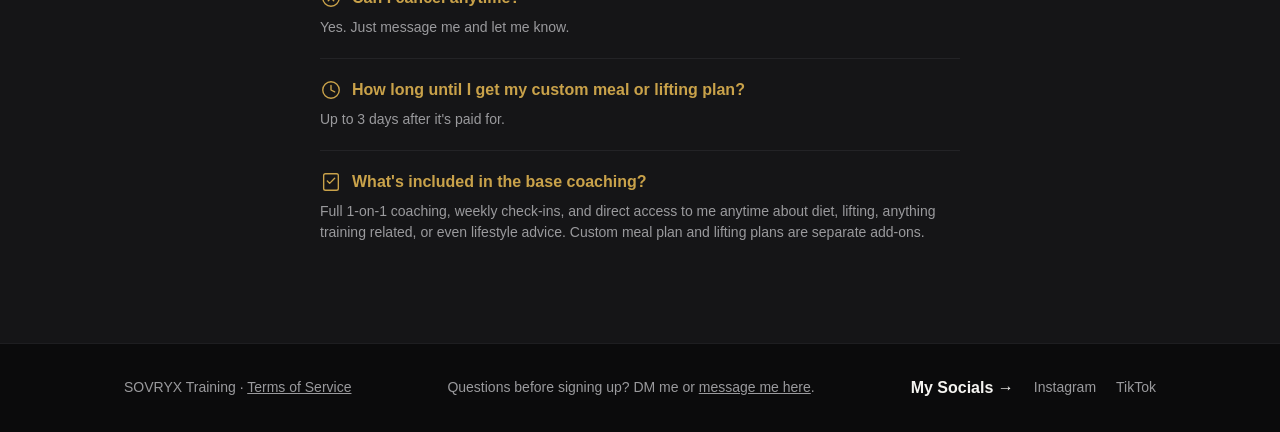
==== commit 46644307: "Lower price to $130/month" ====
--- a/index.html
+++ b/index.html
@@ -3,18 +3,18 @@
 <head>
 <meta charset="UTF-8">
 <meta name="viewport" content="width=device-width, initial-scale=1.0">
-<title>SOVRYX Training | 1-on-1 Online Coaching</title>
+<title>SOVRYX Training | Online Training and Lifestyle Coaching</title>
 <meta name="description" content="1-on-1 online coaching for veterans and beginner to intermediate lifters. Weekly check-ins, custom meal and lifting plans, real access to your coach.">
 <link rel="icon" type="image/png" href="favicon.png">
 <link rel="icon" type="image/png" sizes="192x192" href="favicon-192.png">
 <link rel="apple-touch-icon" href="apple-touch-icon.png">
 <meta property="og:type" content="website">
 <meta property="og:url" content="https://sovryxtraining.com/">
-<meta property="og:title" content="SOVRYX Training | 1-on-1 Online Coaching">
+<meta property="og:title" content="SOVRYX Training | Online Training and Lifestyle Coaching">
 <meta property="og:description" content="1-on-1 online coaching for veterans and beginner to intermediate lifters. Weekly check-ins, custom meal and lifting plans, real access to your coach.">
 <meta property="og:image" content="https://sovryxtraining.com/og-image.png">
 <meta name="twitter:card" content="summary_large_image">
-<meta name="twitter:title" content="SOVRYX Training | 1-on-1 Online Coaching">
+<meta name="twitter:title" content="SOVRYX Training | Online Training and Lifestyle Coaching">
 <meta name="twitter:description" content="1-on-1 online coaching for veterans and beginner to intermediate lifters. Weekly check-ins, custom meal and lifting plans, real access to your coach.">
 <meta name="twitter:image" content="https://sovryxtraining.com/og-image.png">
 <link rel="stylesheet" href="styles.css">
@@ -114,7 +114,7 @@
   <div class="wrap">
     <h2>Pricing</h2>
     <div class="price-card">
-      <p class="price">$140<span>/month</span></p>
+      <p class="price">$130<span>/month</span></p>
       <ul class="price-includes">
         <li>Full 1-on-1 coaching</li>
         <li>Weekly check-ins</li>
--- a/styles.css
+++ b/styles.css
@@ -403,7 +403,7 @@
 /* Intake form */
 .intake-sub {
   text-align: center;
-  max-width: 480px;
+  max-width: 620px;
   margin: 0 auto 40px;
 }
 
@@ -421,8 +421,16 @@
   margin: 0 0 16px;
 }
 
+.intake-page h1 {
+  color: var(--gold);
+}
+
+.intake-page .intake-sub {
+  color: var(--white);
+}
+
 .intake-form label {
-  color: var(--white);
+  color: var(--gold);
   font-size: 14px;
   font-weight: 700;
   margin-top: 20px;
@@ -437,7 +445,7 @@
   background: var(--near-black);
   border: 1px solid #2a2a2e;
   border-radius: 6px;
-  color: var(--white);
+  color: var(--gold);
   font-family: inherit;
   font-size: 15px;
   padding: 10px 12px;
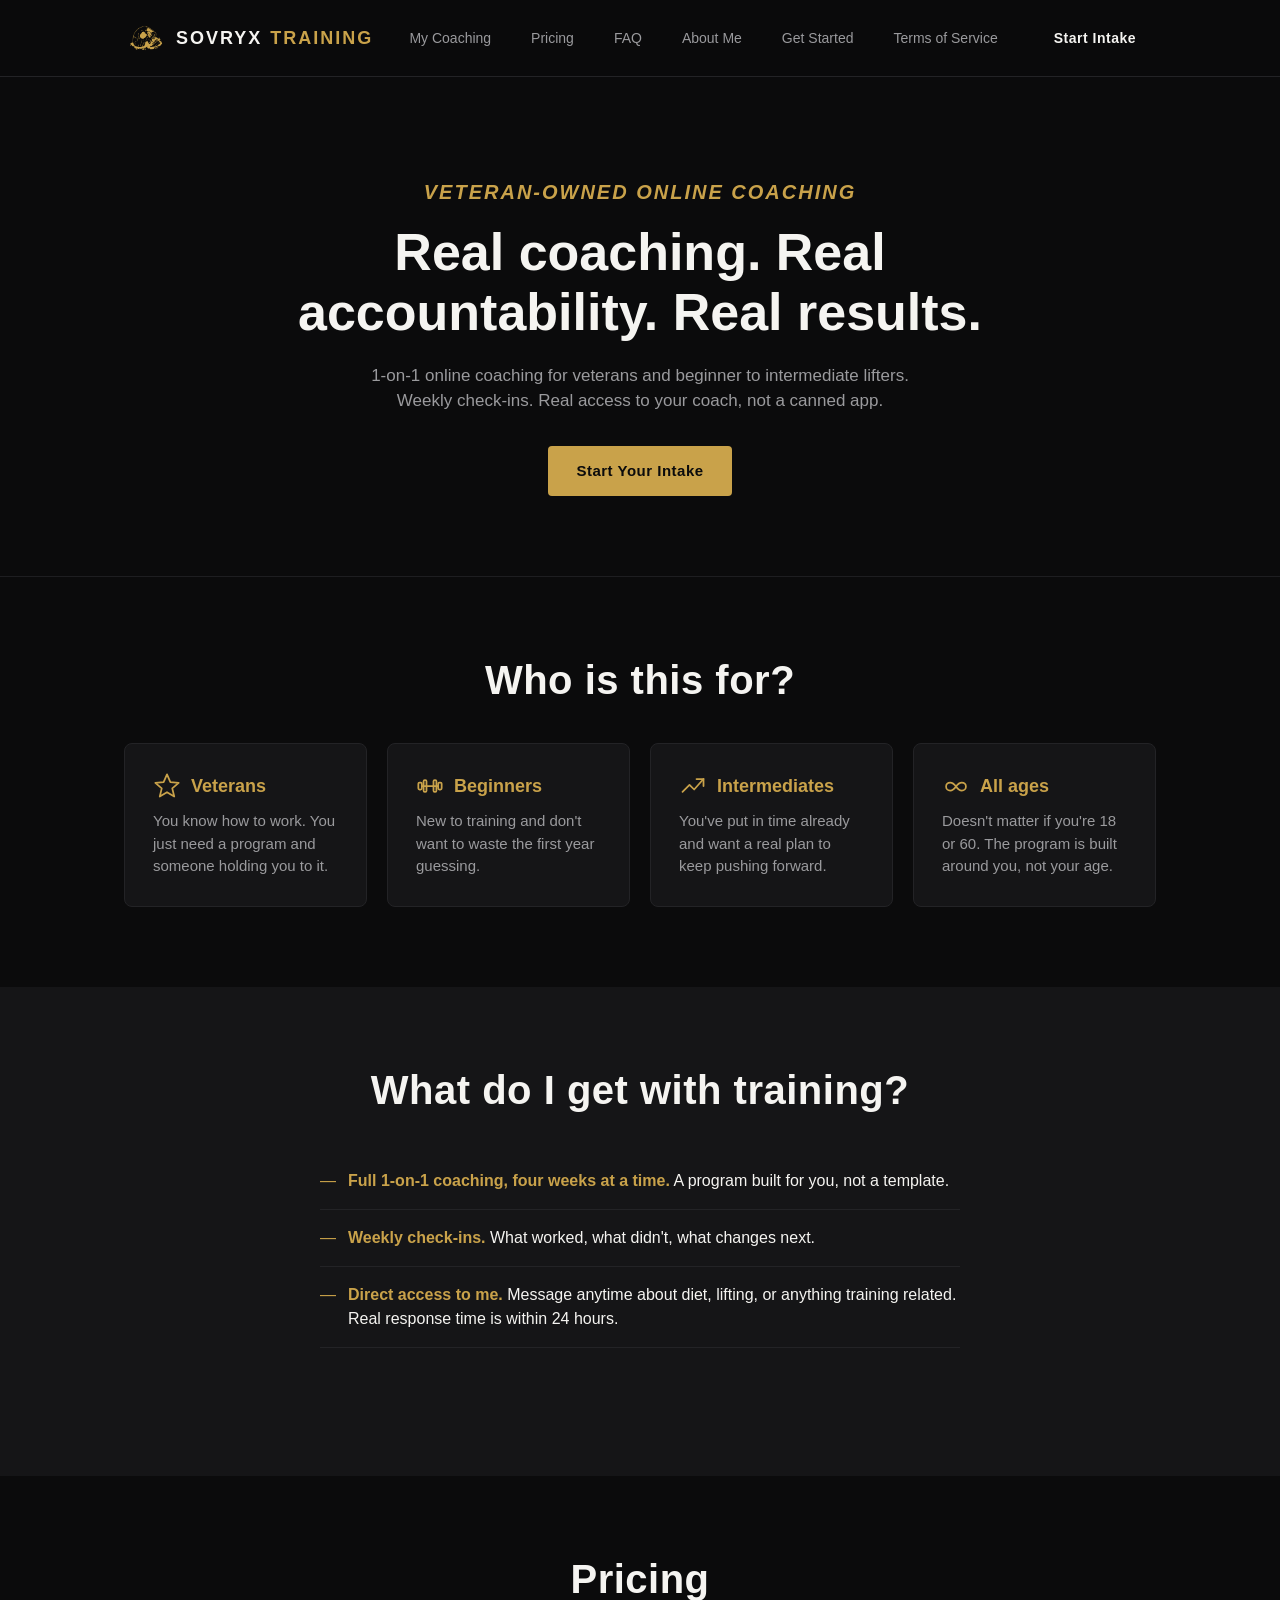
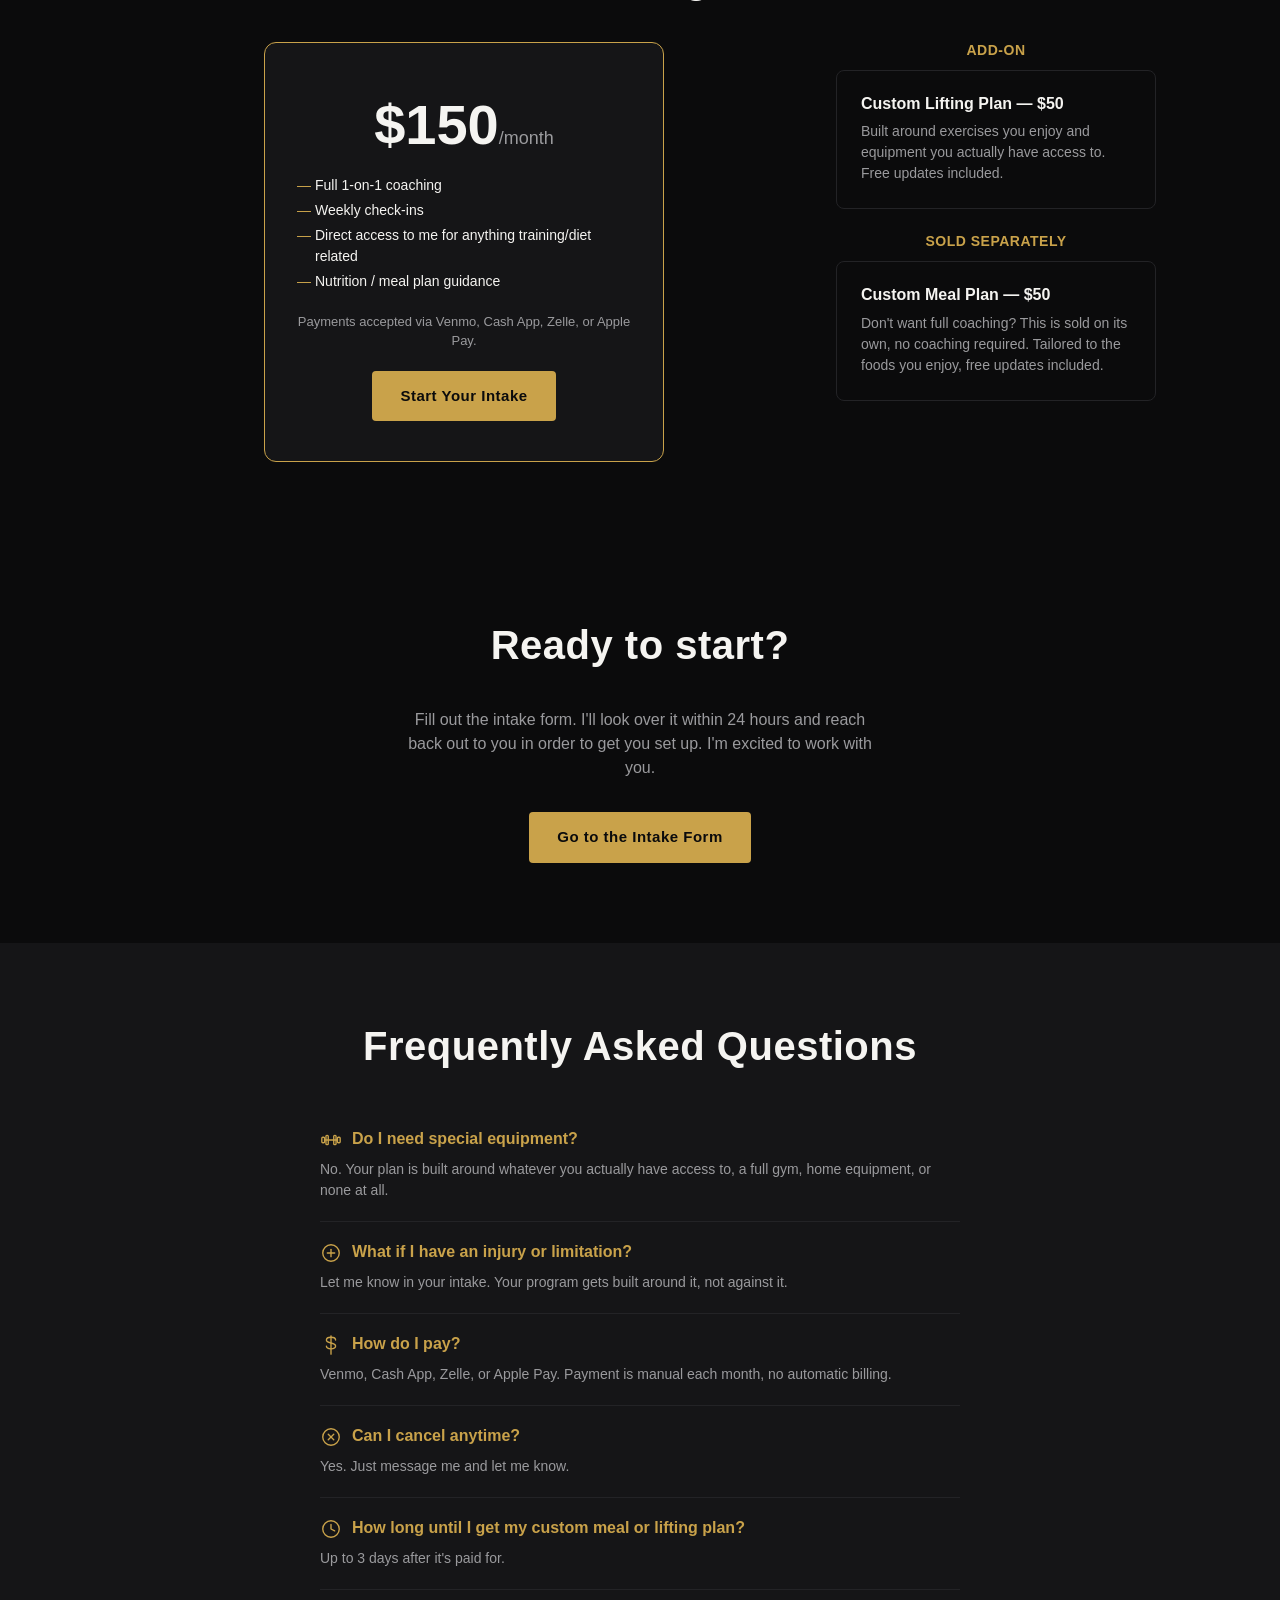
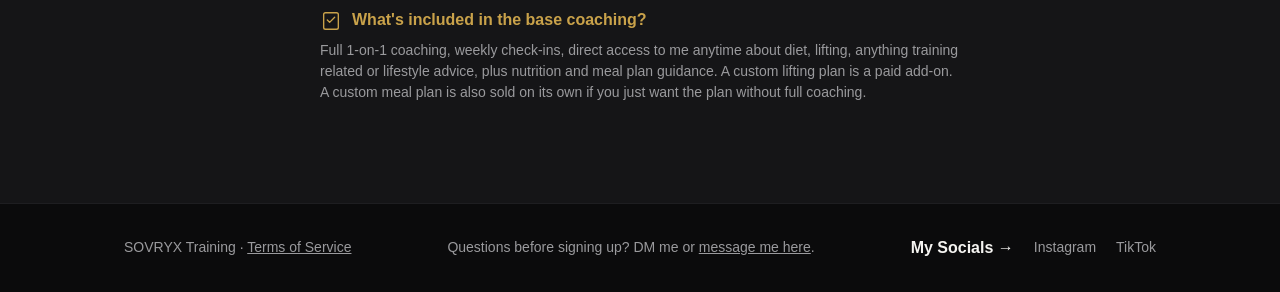
==== commit 38b1e738: "Raise price to $150/mo, add nutrition to core offer, split add-on and sold-separately meal plan" ====
--- a/index.html
+++ b/index.html
@@ -93,35 +93,40 @@
       <li><strong>Weekly check-ins.</strong> What worked, what didn't, what changes next.</li>
       <li><strong>Direct access to me.</strong> Message anytime about diet, lifting, or anything training related. Real response time is within 24 hours.</li>
     </ul>
-
-    <div class="addons">
-      <h3>Add-ons</h3>
-      <div class="addon-grid">
-        <div class="addon">
-          <h4>Custom Meal Plan &mdash; $30</h4>
-          <p>Tailored to you based off of the foods you enjoy. Free updates included.</p>
-        </div>
-        <div class="addon">
-          <h4>Custom Lifting Plan &mdash; $30</h4>
-          <p>Built around exercises you enjoy and equipment you actually have access to. Free updates included.</p>
-        </div>
-      </div>
-    </div>
   </div>
 </section>
 
 <section id="pricing" class="section">
   <div class="wrap">
     <h2>Pricing</h2>
-    <div class="price-card">
-      <p class="price">$130<span>/month</span></p>
-      <ul class="price-includes">
-        <li>Full 1-on-1 coaching</li>
-        <li>Weekly check-ins</li>
-        <li>Direct access to me for anything training/diet related</li>
-      </ul>
-      <p class="price-payment">Payments accepted via Venmo, Cash App, Zelle, or Apple Pay.</p>
-      <a href="intake.html" class="btn btn-primary">Start Your Intake</a>
+    <div class="pricing-flex">
+      <div class="price-card">
+        <p class="price">$150<span>/month</span></p>
+        <ul class="price-includes">
+          <li>Full 1-on-1 coaching</li>
+          <li>Weekly check-ins</li>
+          <li>Direct access to me for anything training/diet related</li>
+          <li>Nutrition / meal plan guidance</li>
+        </ul>
+        <p class="price-payment">Payments accepted via Venmo, Cash App, Zelle, or Apple Pay.</p>
+        <a href="intake.html" class="btn btn-primary">Start Your Intake</a>
+      </div>
+      <div class="addons">
+        <div class="addon-group">
+          <h3>Add-on</h3>
+          <div class="addon">
+            <h4>Custom Lifting Plan &mdash; $50</h4>
+            <p>Built around exercises you enjoy and equipment you actually have access to. Free updates included.</p>
+          </div>
+        </div>
+        <div class="addon-group">
+          <h3>Sold Separately</h3>
+          <div class="addon">
+            <h4>Custom Meal Plan &mdash; $50</h4>
+            <p>Don't want full coaching? This is sold on its own, no coaching required. Tailored to the foods you enjoy, free updates included.</p>
+          </div>
+        </div>
+      </div>
     </div>
   </div>
 </section>
@@ -178,7 +183,7 @@
           <svg class="faq-icon" width="22" height="22" viewBox="0 0 24 24" fill="none" stroke="#c9a24a" stroke-width="1.5" stroke-linecap="round" stroke-linejoin="round" aria-hidden="true"><rect x="4" y="3" width="16" height="18" rx="2"/><polyline points="8 11 10.5 13.5 16 8"/></svg>
           <h3>What's included in the base coaching?</h3>
         </div>
-        <p>Full 1-on-1 coaching, weekly check-ins, and direct access to me anytime about diet, lifting, anything training related, or even lifestyle advice. Custom meal plan and lifting plans are separate add-ons.</p>
+        <p>Full 1-on-1 coaching, weekly check-ins, direct access to me anytime about diet, lifting, anything training related or lifestyle advice, plus nutrition and meal plan guidance. A custom lifting plan is a paid add-on. A custom meal plan is also sold on its own if you just want the plan without full coaching.</p>
       </div>
     </div>
   </div>
--- a/styles.css
+++ b/styles.css
@@ -254,22 +254,13 @@
 
 .offer-list strong { color: var(--gold); }
 
-.addons h3 {
-  text-align: center;
-  font-size: 20px;
-  margin-bottom: 24px;
-}
-
-.addon-grid {
-  display: grid;
-  gap: 20px;
-  grid-template-columns: 1fr;
-  max-width: 640px;
-  margin: 0 auto;
-}
-
-@media (min-width: 768px) {
-  .addon-grid { grid-template-columns: 1fr 1fr; }
+.addon-group h3 {
+  text-align: center;
+  font-size: 14px;
+  text-transform: uppercase;
+  letter-spacing: 0.5px;
+  color: var(--gold);
+  margin-bottom: 12px;
 }
 
 .addon {
@@ -320,8 +311,32 @@
 }
 
 /* Pricing */
+.pricing-flex {
+  display: flex;
+  flex-direction: column;
+  align-items: center;
+  gap: 32px;
+}
+
+@media (min-width: 860px) {
+  .pricing-flex {
+    flex-direction: row;
+    align-items: flex-start;
+    justify-content: center;
+  }
+}
+
+.addons {
+  display: flex;
+  flex-direction: column;
+  gap: 24px;
+  width: 100%;
+  max-width: 320px;
+}
+
 .price-card {
   max-width: 400px;
+  width: 100%;
   margin: 0 auto;
   text-align: center;
   background: var(--near-black);
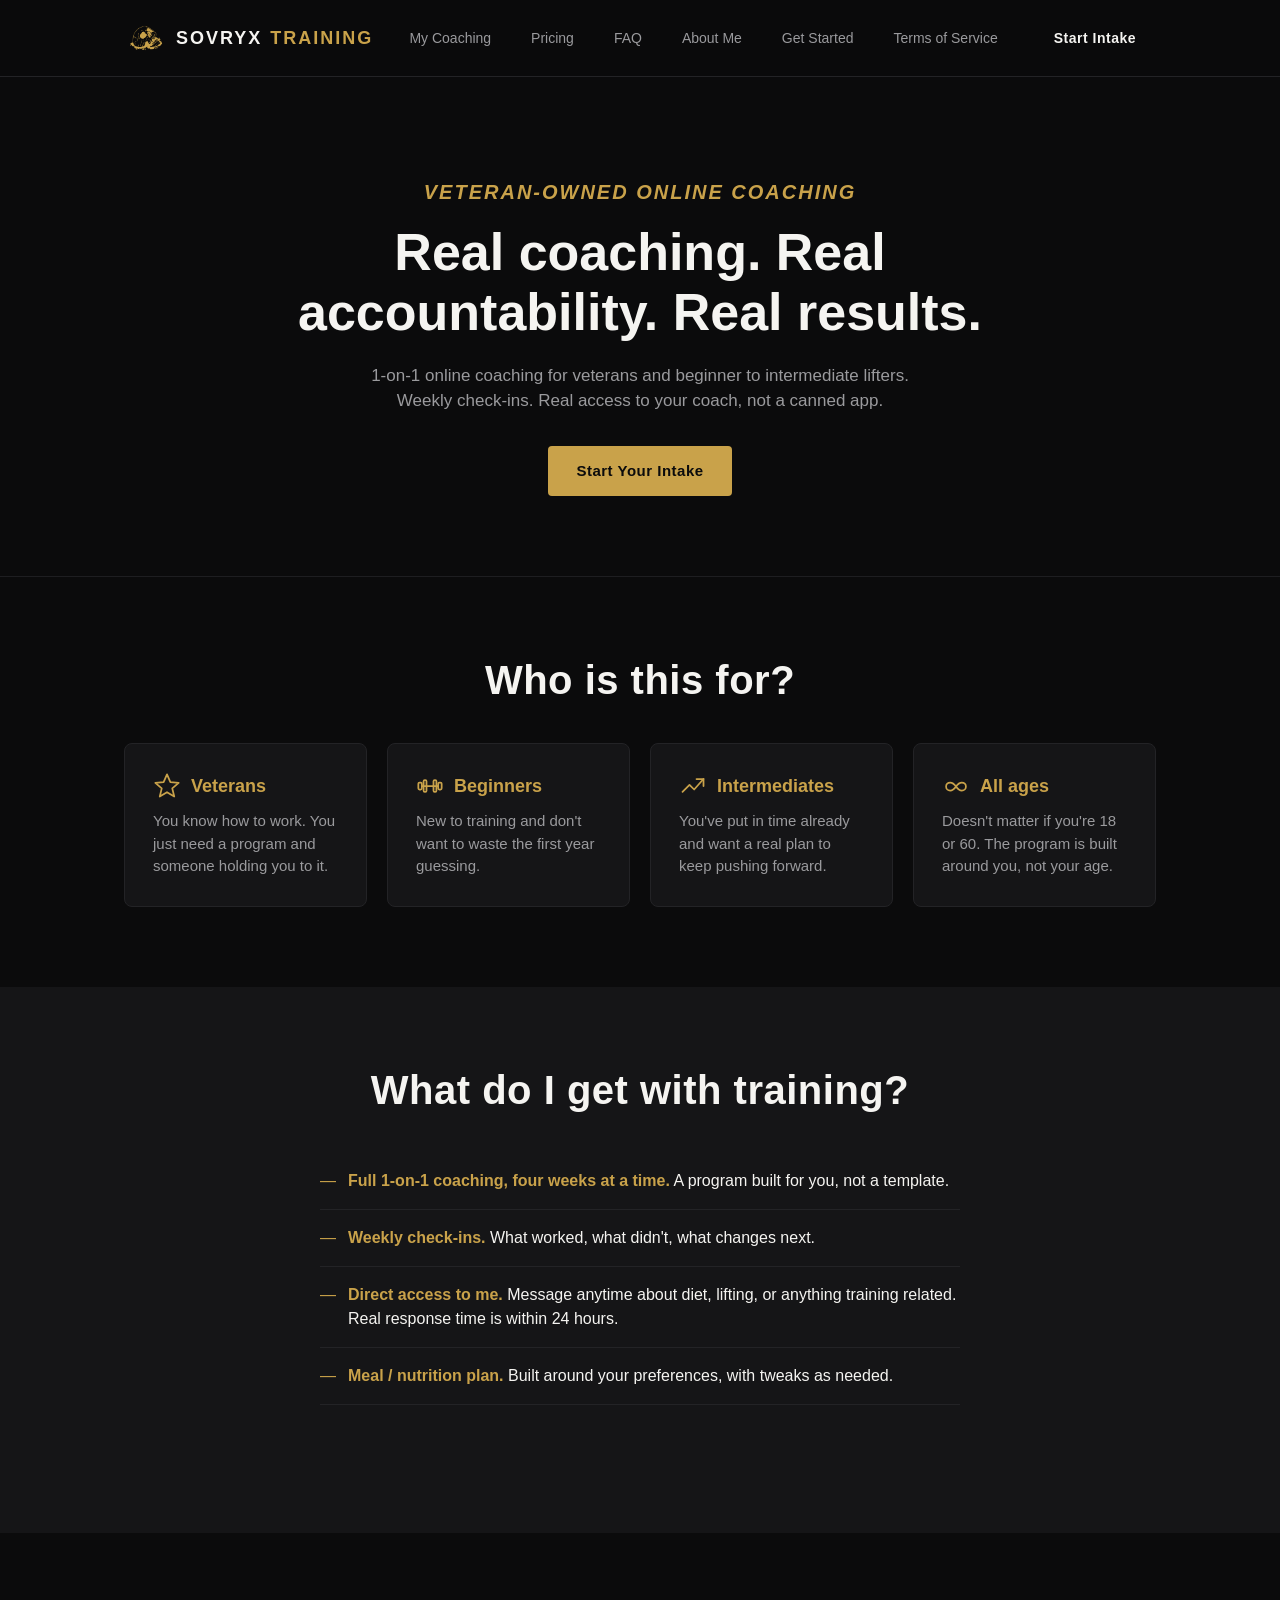
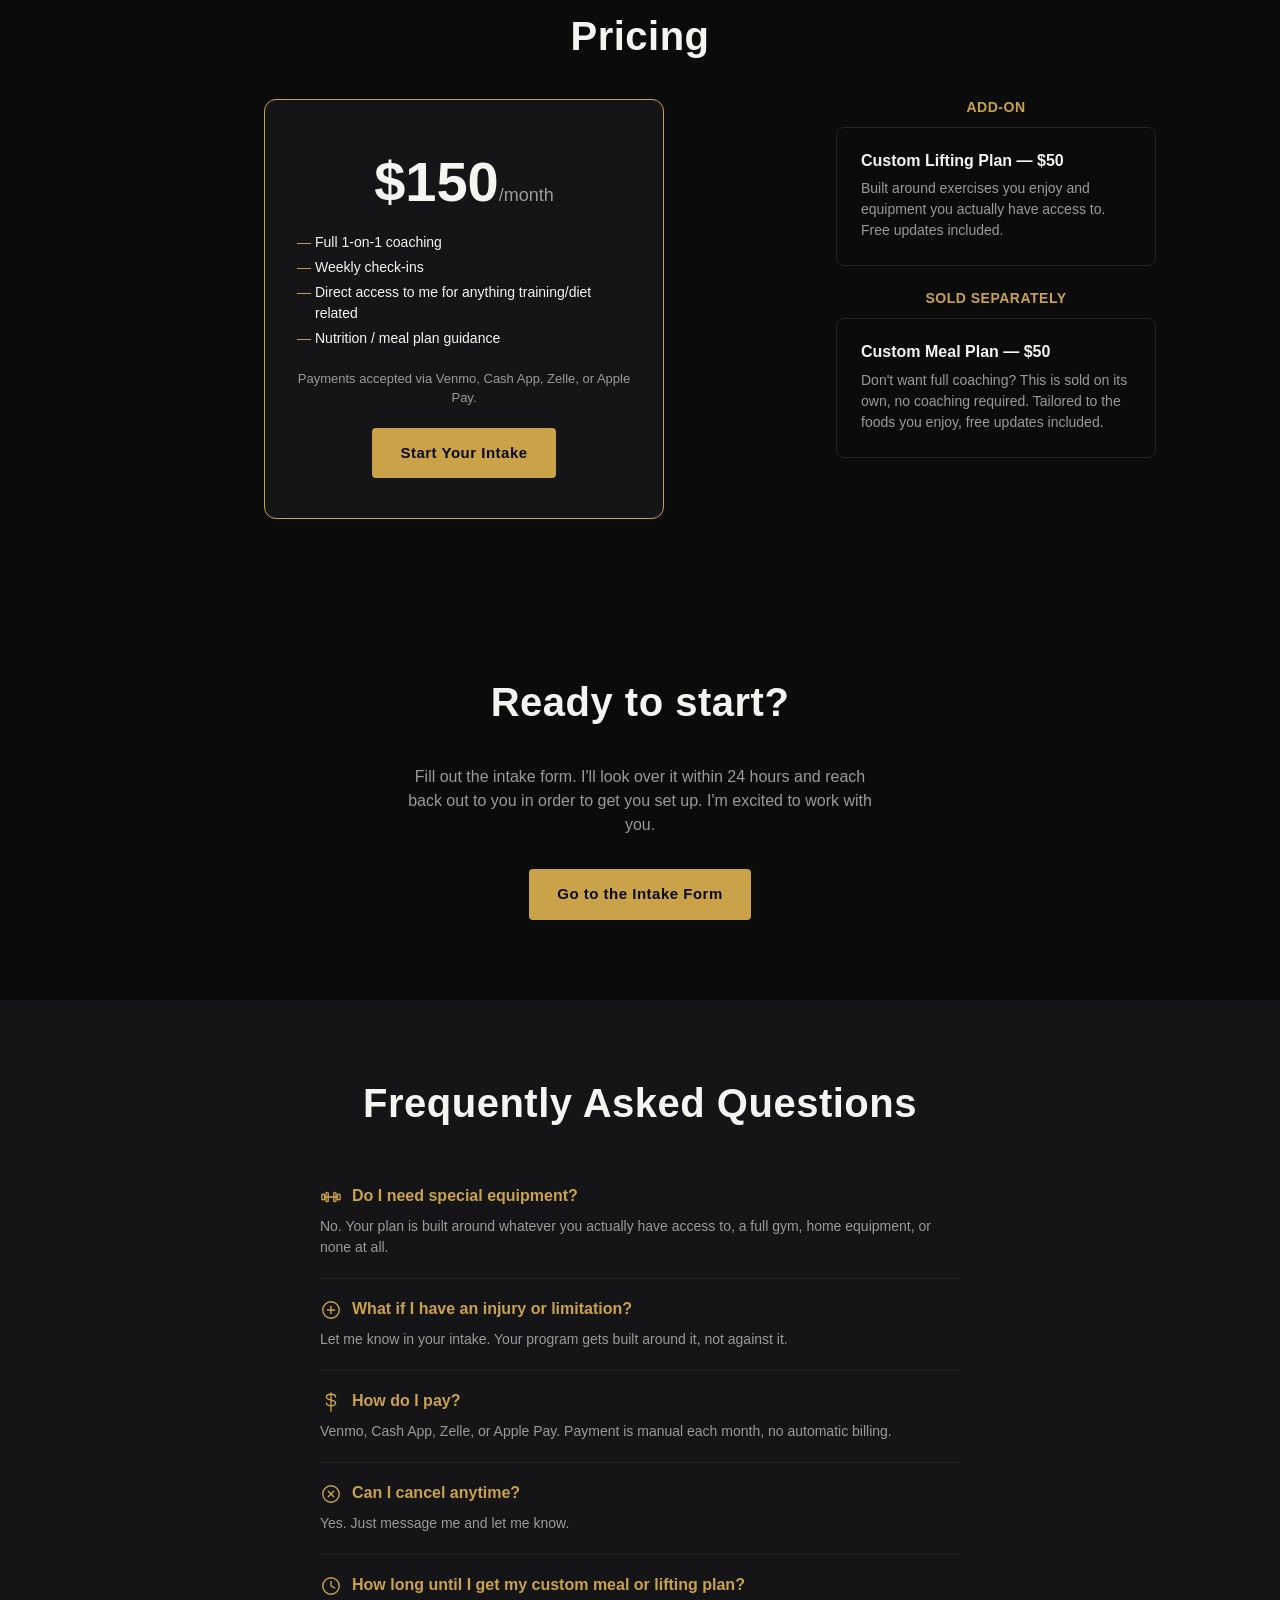
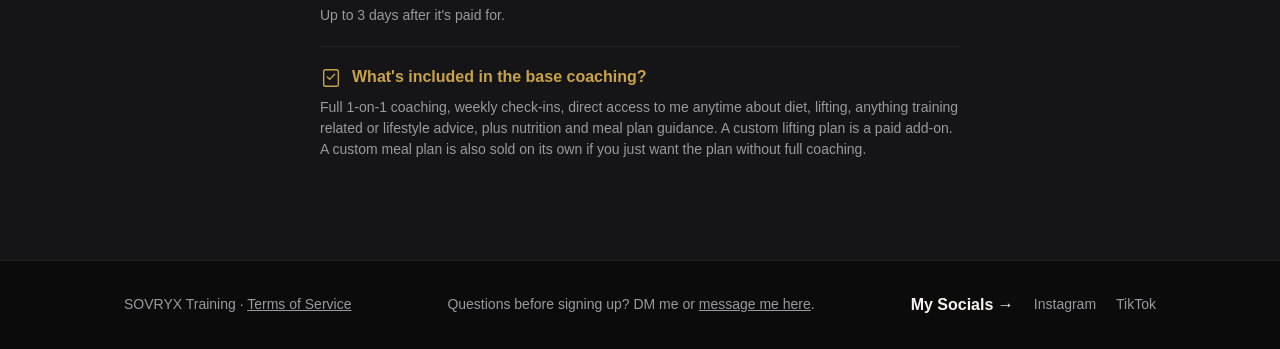
==== commit 91f707c9: "Add meal/nutrition plan bullet to offer section" ====
--- a/index.html
+++ b/index.html
@@ -92,6 +92,7 @@
       <li><strong>Full 1-on-1 coaching, four weeks at a time.</strong> A program built for you, not a template.</li>
       <li><strong>Weekly check-ins.</strong> What worked, what didn't, what changes next.</li>
       <li><strong>Direct access to me.</strong> Message anytime about diet, lifting, or anything training related. Real response time is within 24 hours.</li>
+      <li><strong>Meal / nutrition plan.</strong> Built around your preferences, with tweaks as needed.</li>
     </ul>
   </div>
 </section>
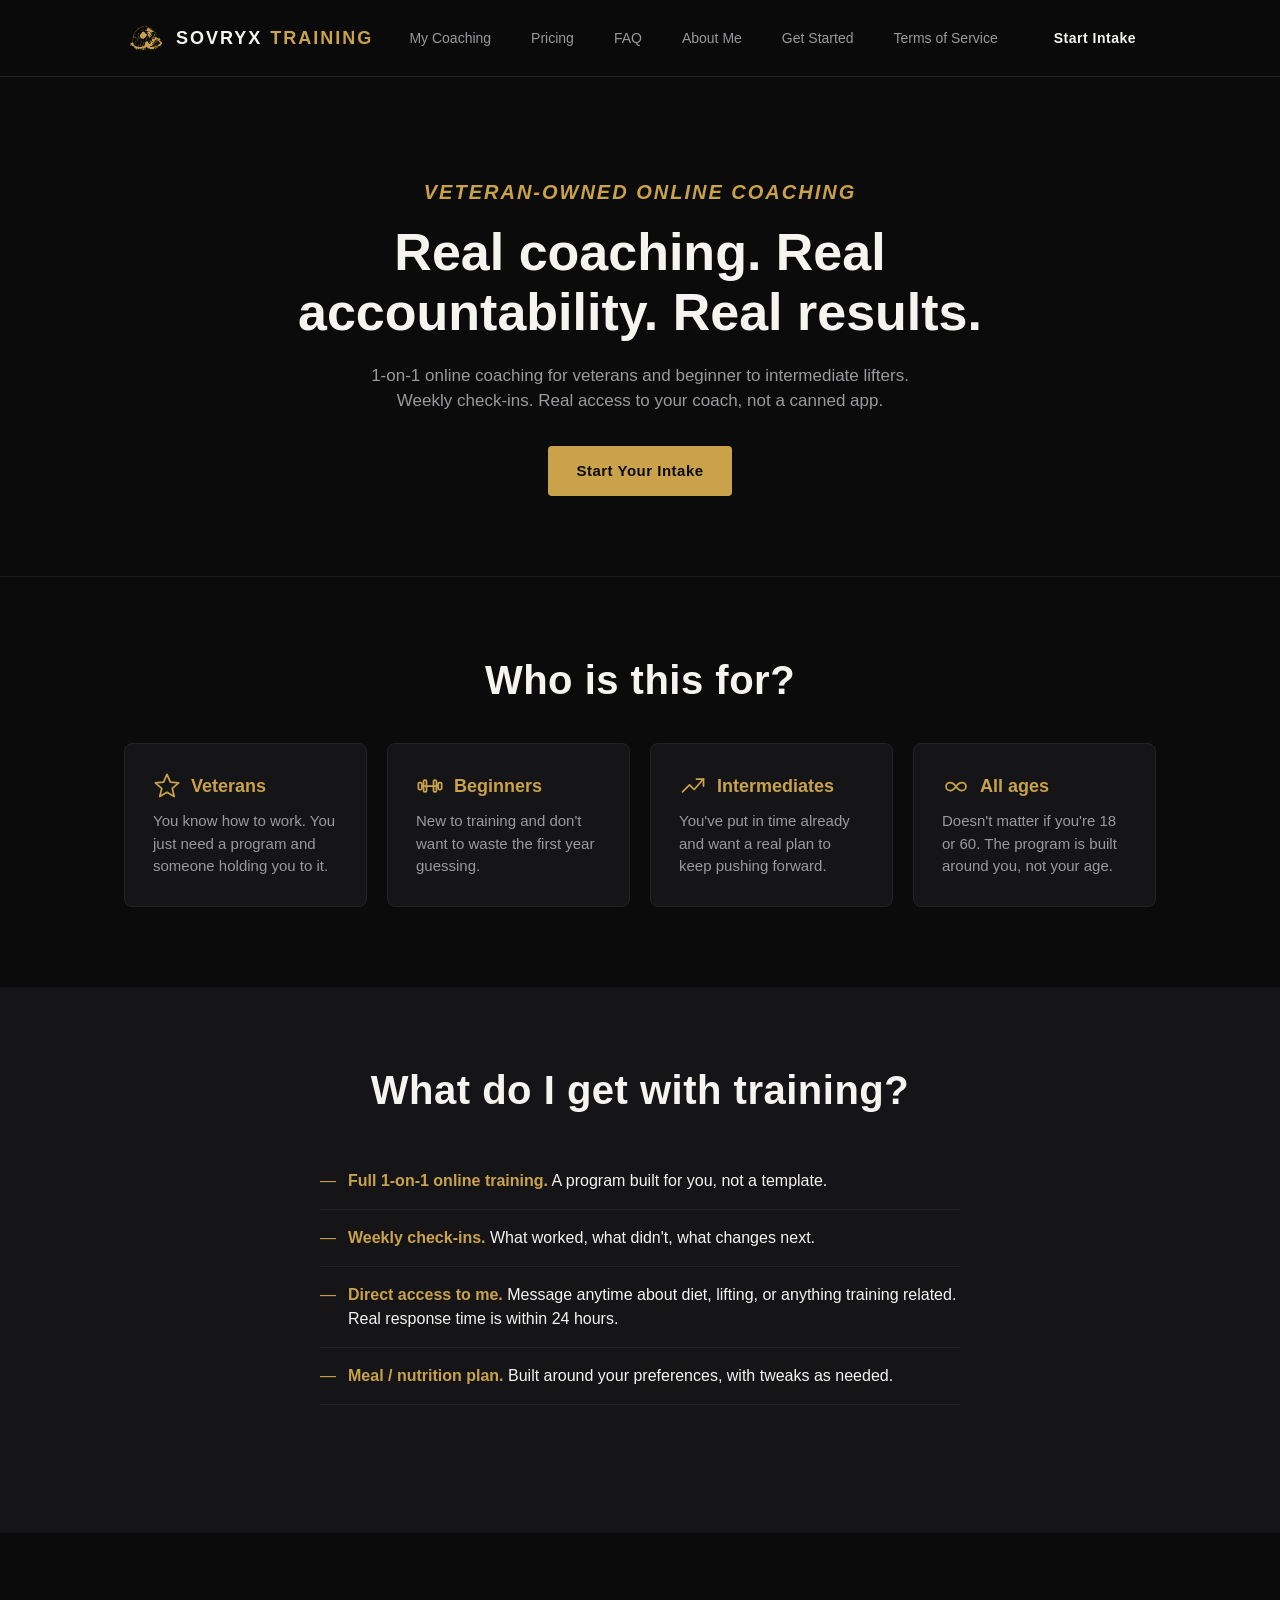
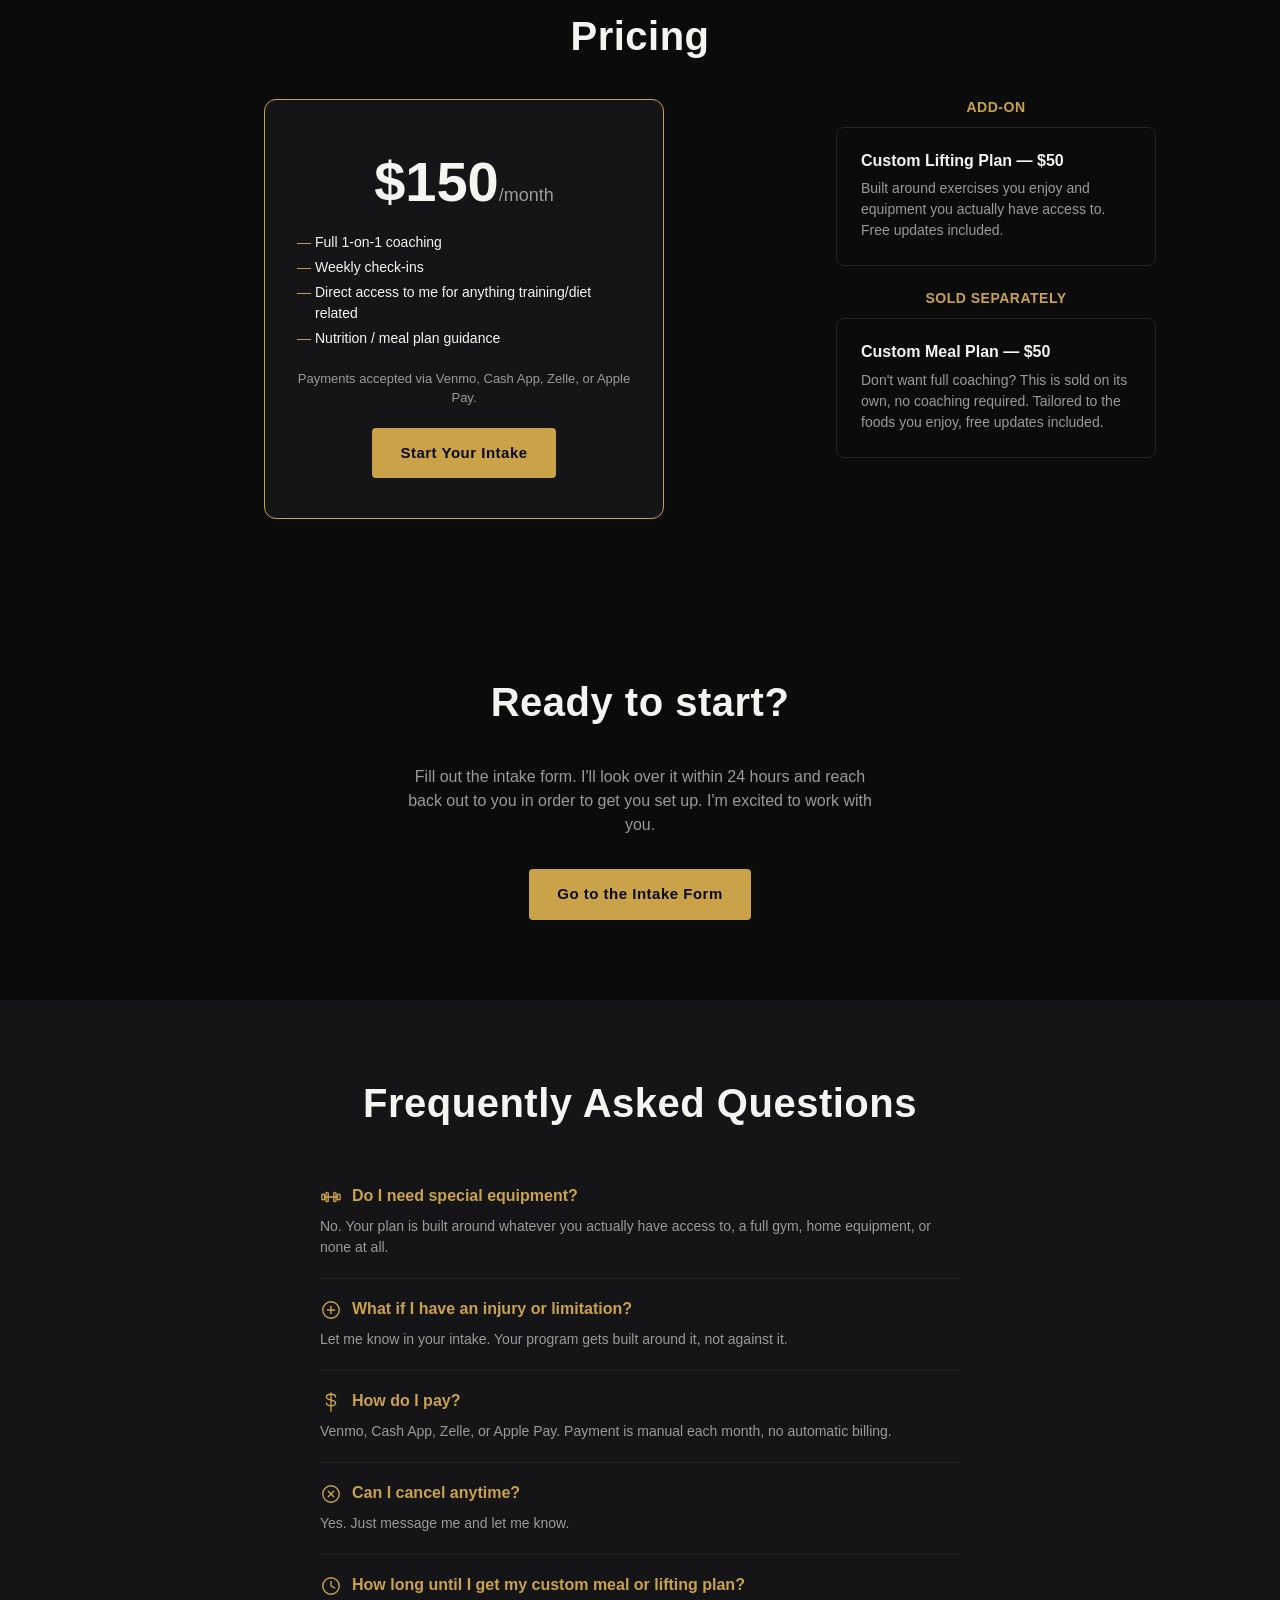
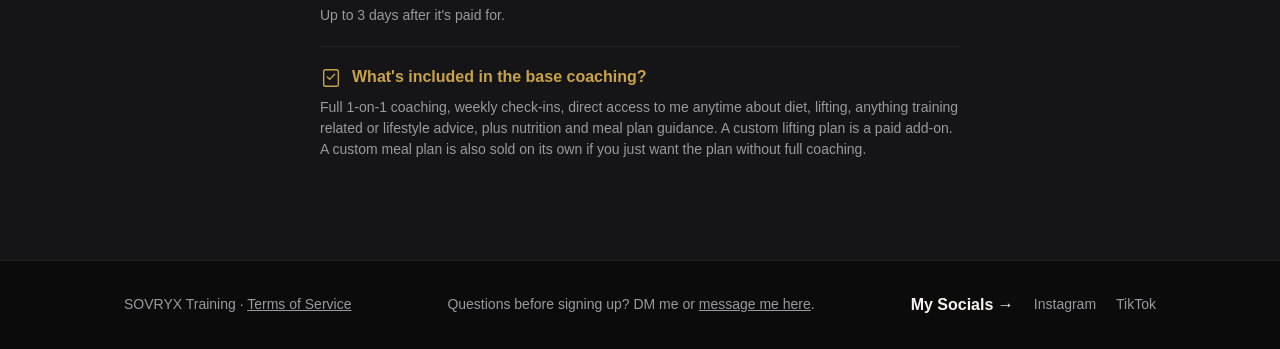
==== commit f000715e: "Simplify coaching offer bullet to online training, drop four-week framing" ====
--- a/index.html
+++ b/index.html
@@ -89,7 +89,7 @@
   <div class="wrap">
     <h2>What do I get with training?</h2>
     <ul class="offer-list">
-      <li><strong>Full 1-on-1 coaching, four weeks at a time.</strong> A program built for you, not a template.</li>
+      <li><strong>Full 1-on-1 online training.</strong> A program built for you, not a template.</li>
       <li><strong>Weekly check-ins.</strong> What worked, what didn't, what changes next.</li>
       <li><strong>Direct access to me.</strong> Message anytime about diet, lifting, or anything training related. Real response time is within 24 hours.</li>
       <li><strong>Meal / nutrition plan.</strong> Built around your preferences, with tweaks as needed.</li>
